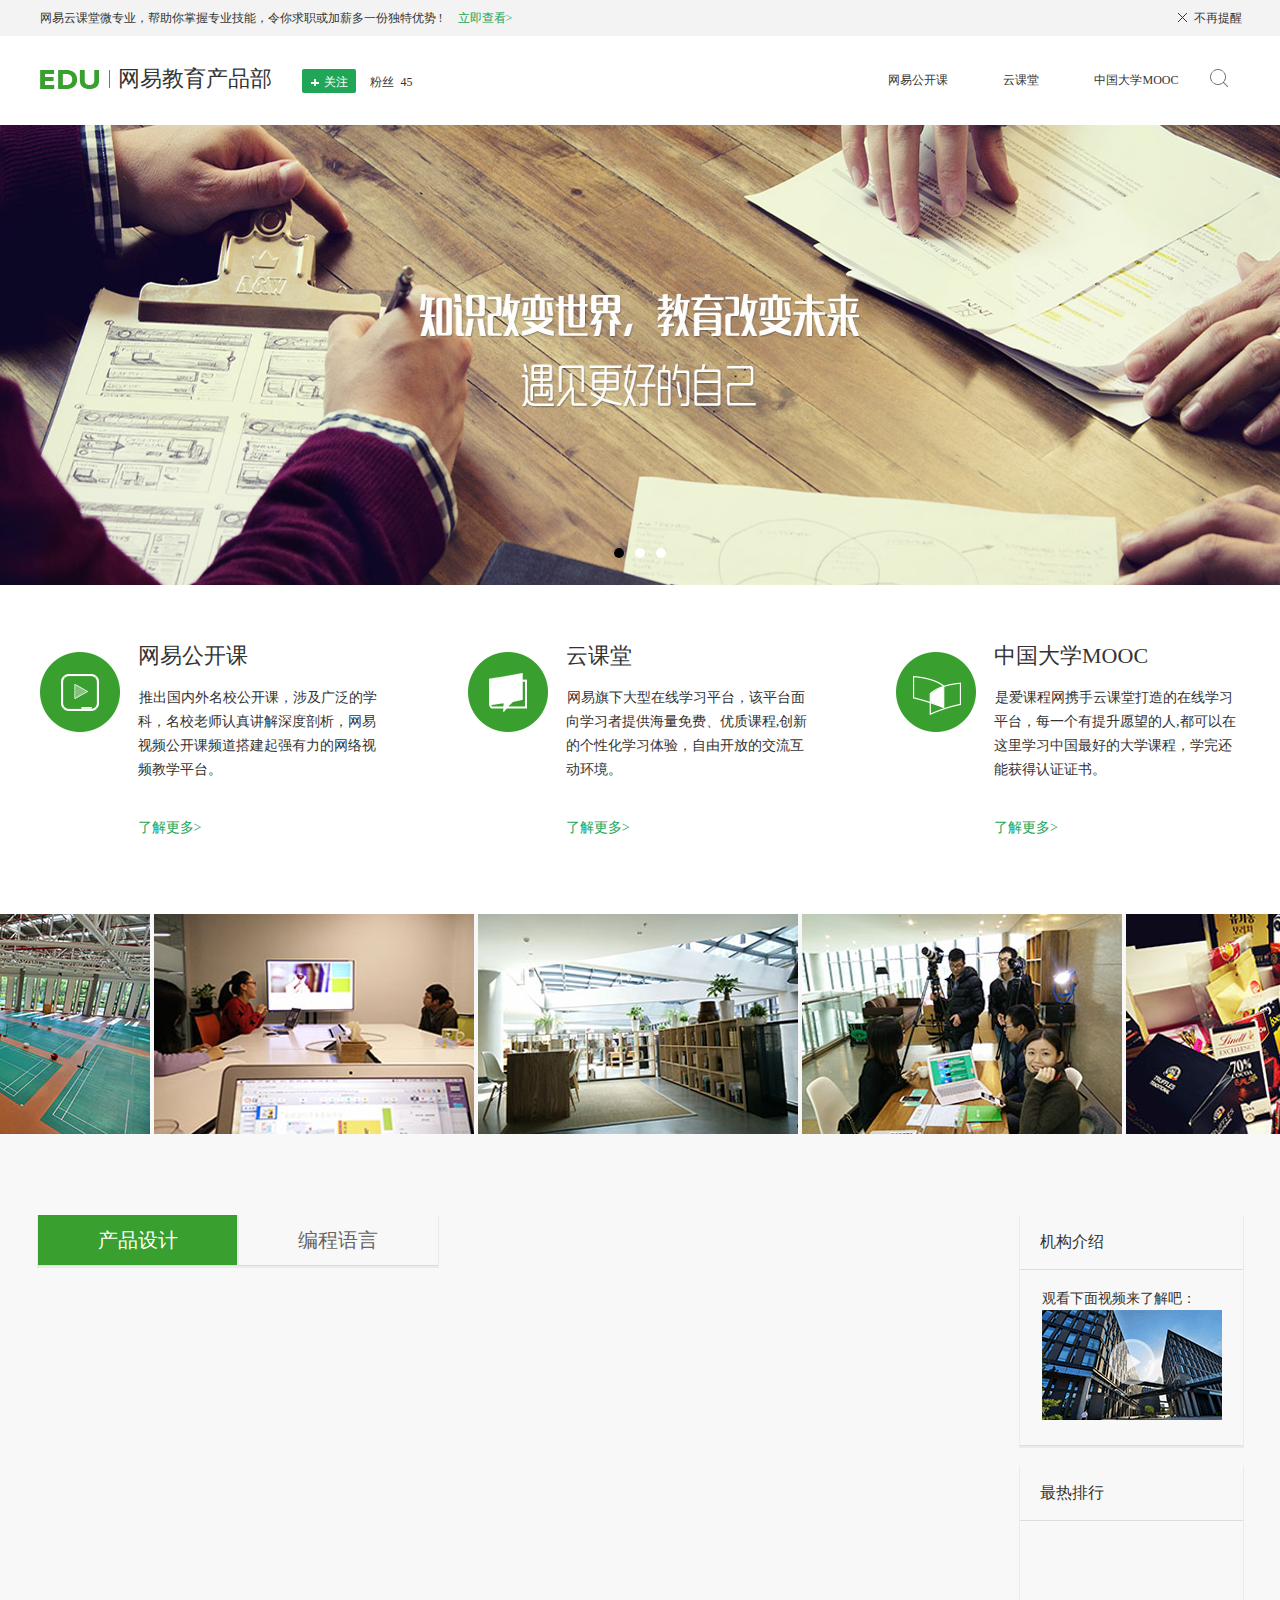
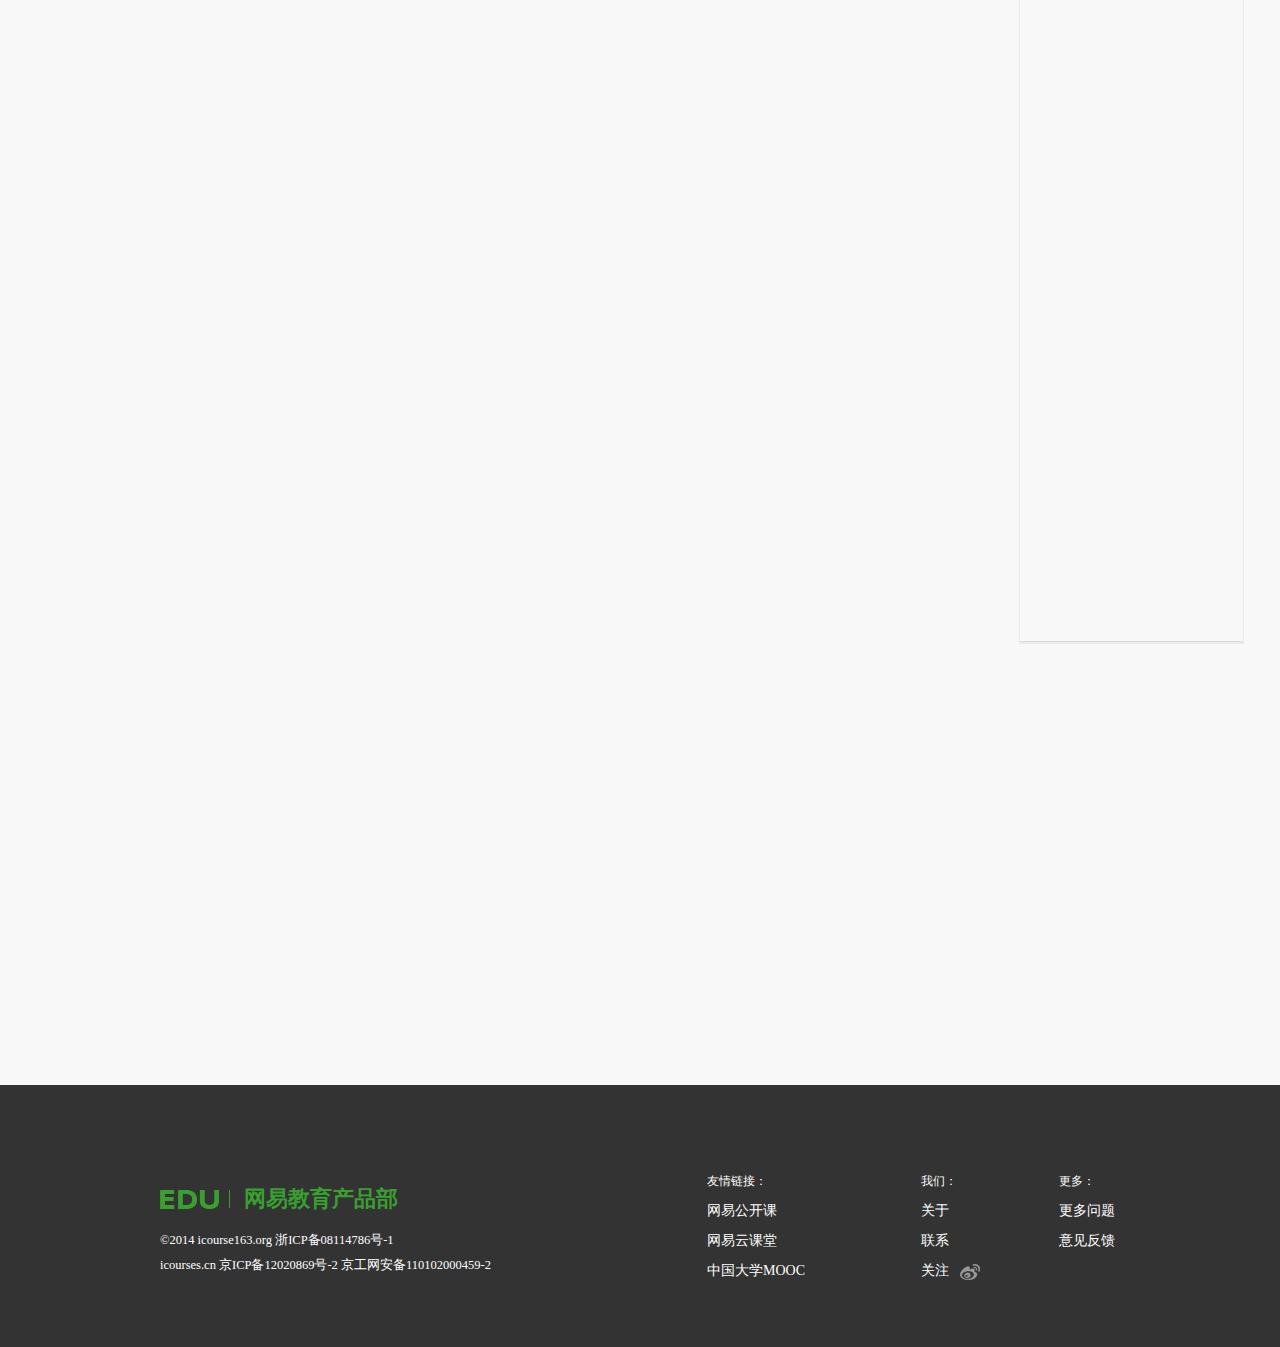
==== index.html @ 08dbb487 "test" ====
<!DOCTYPE html>
<html lang="en">
<head>
    <meta charset="UTF-8">
    <title>网易教育产品</title>
    <link rel="stylesheet" type="text/css" href="css/style.css">
</head>
<body>
    <!-- 顶部通知条 -->
    <div class="g-tips">
        <div class="m-tips f-cb">
            <div class="tips-cl f-fr"><a href="#">不再提醒</a></div>
            <div class="tips-ct f-fl">
                <span>网易云课堂微专业，帮助你掌握专业技能，令你求职或加薪多一份独特优势 !</span>
                <a class="s-fc">立即查看></a>
            </div>
        </div>
    </div>
    <!-- /顶部通知条 -->

    <header>
        <div class="g-hd">
            <!-- 顶部导航 -->
            <div class="m-nav">
                <div class="nav-info f-fl f-tb">
                    <ul>
                        <li class="u-logo"></li>
                        <li class="title">网易教育产品部</li>
                        <li class="concern"><i class="icon"></i>关注</li>
                        <li class="concernd" style="display:none"><i class="icon"></i>已关注<span>|</span><a href="#" class="cancel">取消</a></li>
                        <li class="fans">粉丝<i class="number">45</i></li>
                    </ul>
                </div>

                <div class="nav-link f-fr">
                    <ul>
                        <li><a href="http://open.163.com/" target="_blank">网易公开课</a></li>
                        <li><a href="http://study.163.com/" target="_blank">云课堂</a></li>
                        <li><a href="http://www.icourse163.org/" target="_blank">中国大学MOOC</a></li>
                    </ul>
                    <i class="sch"></i>
                </div>
            </div>
            <!-- /顶部导航 -->

            <!-- 轮播图 -->
            <div class="m-sld">
                <!-- 轮播组件 m-slider 及对应的 指示器 m-cursor-->
            </div>
            <!-- /轮播图 -->
            
            <!-- 内容区产品 -->
            <div class="m-ct">
                <ul class="ct-lst f-tac f-cb">
                    <li>
                        <i class="icon gkk f-fl"></i>
                        <div class="txt f-tal">
                            <h3>网易公开课</h3>
                            <p>推出国内外名校公开课，涉及广泛的学科，名校老师认真讲解深度剖析，网易视频公开课频道搭建起强有力的网络视频教学平台。</p>
                            <div class="u-more"><a class="s-fc" href="http://open.163.com/" target="_blank">了解更多></a></div>
                        </div>
                    </li>

                    <li>
                        <i class="icon ykt f-fl"></i>
                        <div class="txt f-tal">
                            <h3>云课堂</h3>
                            <p>网易旗下大型在线学习平台，该平台面向学习者提供海量免费、优质课程,创新的个性化学习体验，自由开放的交流互动环境。</p>
                            <div class="u-more"><a class="s-fc" href="http://study.163.com/" target="_blank">了解更多></a></div>
                        </div>
                    </li>

                    <li>
                        <i class="icon mooc f-fl"></i>
                        <div class="txt f-tal">
                            <h3>中国大学MOOC</h3>
                            <p>是爱课程网携手云课堂打造的在线学习平台，每一个有提升愿望的人,都可以在这里学习中国最好的大学课程，学完还能获得认证证书。</p>
                            <div class="u-more"><a class="s-fc" href="http://www.icourse163.org/" target="_blank">了解更多></a></div>
                        </div>
                    </li>
                </ul>
            </div>
            <!-- /内容区产品 -->
        </div>
    </header>

    <!-- 课程内容 -->
    <body>
        <div class="g-bd">
            <!-- 图片展示区 -->
            <ul class="g-imglst">
                <li><img src="../img/img1.jpg" alt="图片展示"></li>
                <li><img src="../img/img2.jpg" alt="图片展示"></li>
                <li><img src="../img/img3.jpg" alt="图片展示"></li>
                <li><img src="../img/img4.jpg" alt="图片展示"></li>
                <li><img src="../img/img5.jpg" alt="图片展示"></li>
            </ul>
            <!-- /图片展示区 -->

            
            <div class="g-mbd">
                <!-- 右侧课程介绍及推荐 -->
                <div class="g-sd f-fr">
                    <div class="m-video">
                        <div class="video-tt sdtt f-vam">机构介绍</div>
                        <div class="video-show">观看下面视频来了解吧：
                            <div class="video"><i class="play f-ib"></i></div>
                        </div>
                    </div>
                    <div class="m-top">
                        <div class="top-tt sdtt f-vam">最热排行</div>
                        <div class="top-lst">
                            <!-- 最热排行，数据从服务器端获取 -->
                        </div>
                    </div>
                </div>
                <!-- /右侧课程介绍及推荐 -->

                <!-- 左侧 -->
                <div class="g-mn">
                    <div class="tab">
                        <ul>
                            <li class="sel" value="10">产品设计</li>
                            <li value="20">编程语言</li>
                        </ul>
                    </div>
                    <div class="lst f-cb">
                        <!-- 从后端获取课程数据 -->
                    </div>

                    <!-- 指示器 -->
                    <div class="cursor">
                        <!-- 根据数据动态更新指示器 -->
                    </div>
                    <!-- /指示器 -->
                </div>
                <!-- /左侧课程内容 -->
            </div>
        </div>
    </body>
    <!-- /课程内容 -->

    <!-- 网站信息 -->
    <footer>
        <div class="g-ft">
            <div class="cprt">
                <div class="u-logo">网易教育产品部</div>
                <p class="details">©2014 icourse163.org 浙ICP备08114786号-1<br>
                icourses.cn 京ICP备12020869号-2 京工网安备110102000459-2</p>
            </div>
            <div class="link">
                <div class="friendlink">
                    <p>友情链接：</p>
                    <a href="">网易公开课</a>
                    <a href="">网易云课堂</a>
                    <a href="">中国大学MOOC</a>
                </div>
                <div class="about">
                    <p>我们：</p>
                    <a href="">关于</a>
                    <a href="">联系</a>
                    <a href="">关注<i class="weibo"></i></a>
                </div>
                <div class="more">
                    <p>更多：</p>
                    <a href="">更多问题</a>
                    <a href="">意见反馈</a>
                </div>
            </div>
        </div>
    </footer>
    <!-- /网站信息 -->

    <script src="js/md5.js"></script>
    <script src="js/util.js"></script>
    <script src="js/store.js"></script>
    <script src="modules/form/form.js"></script>
    <script src="modules/modal/modal.js"></script>
    <script src="modules/slider/slider.js"></script>
    <script src="modules/slider/sliderCourse.js"></script>
    <script src="modules/cursor/cursor.js"></script>
    <script src="js/model.js"></script>
    <script src="js/template.js"></script>
    <script src="js/view.js"></script>
    <script src="js/controller.js"></script>
    <script src="js/app.js"></script>
</body>
</html>
---- css/style.css ----
/* 重置 */
html,body,h3,h5,div,ul,li,p,span{margin:0;padding:0;}
header,footer{display:block;}
html,body,img{border:0;}
i{font-style:normal;}
li{list-style:none;}
h3,h5{font-size:100%;}
a{cursor:pointer;}
h3,h5{font-weight:normal;}
a,a:hover{text-decoration:none;color:#333;}
body{font:12px/22px "微软雅黑";color:#333;outline:0;background:#fff;}

/* 功能样式 */
.f-ib{display:inline-block;*display:inline;*zoom:1;}
.f-fl{float:left;}
.f-fr{float:right;}
.f-cb:after,.f-cbli li:after{display:block;clear:both;visibility:hidden;height:0;overflow:hidden;content:".";}
.f-vam{display:table-cell;vertical-align:middle;}
.f-tb{display:table;table-layout:fixed;}
.f-tac{text-align:center;}
.f-tal{text-align:left;}
.f-toe{overflow:hidden;word-wrap:normal;white-space:nowrap;text-overflow:ellipsis;}
.f-dn{display:none;} /* 消失 */

/* 元件 */
.u-participate{display:inline-block;font:9px/10px "微软雅黑";color:#999;}
.u-participate i{display:inline-block;width:10px;height:10px;margin-right:6px;background:url(../img/icon.png) no-repeat;background-position:-252px 0;}
.u-logo{width:72px;background:url(../img/icon1.png) no-repeat;}

/* 皮肤 */
.s-fc,a.s-fc:hover{color:#21a557;}

/* 布局 */
.g-tips,.g-hd,.g-bd,.g-ft{width:100%;min-width:962px;}
.g-tips{position:relative;height:36px;background-color:#f3f3f3;}
.g-hd{height:845px;}
.g-bd{overflow:hidden;background-color:#f8f8f8;}
.g-bd .g-imglst{position:relative;left:50%;height:220px;width:1620px;margin:0 0 81px -814px;}
.g-bd .g-mbd{height:1470px;width:1205px;margin:0 auto;}
.g-bd .g-mbd .g-mn{margin-right:243px;}
.g-bd .g-mbd .g-sd{width:223px;}
.g-ft{height:262px;background-color:#333;color:#fff;}

/* 顶部通知条 */
.g-tips{text-align:center;}
.m-tips{display:inline-block;width:1205px;line-height:36px;}
.m-tips .tips-ct{overflow:hidden;margin:0 2px;}
.m-tips .tips-cl{width:65px;}
.m-tips .tips-ct a{margin-left:12px;}
.m-tips .tips-cl a:before{content:'';display:inline-block;width:10px;height:10px;margin-right:6px;background:url(../img/icon.png) no-repeat;background-position:-252px -30px;}

/* 顶部导航 */

.m-nav{height:56px;margin:33px auto 0 auto;max-width:1205px;}
.m-nav *{display:table-cell;}
.m-nav .nav-info{margin-left:2px;}
.m-nav .nav-info .title{padding:0 30px 0 6px;font:22px/20px "黑体";}
.m-nav .nav-info .concern{width:54px;height:20px;line-height:20px;background-color:#21a557;border-radius:2px;color:#fff;}
.m-nav .nav-info .concern:hover{background-color:#2fb556;cursor:pointer;}
.m-nav .nav-info .concern .icon{display:inline-block;width:8px;height:8px;margin:0 5px 0 9px;background:url(../img/icon.png) no-repeat;background-position:-266px 0;}
.m-nav .nav-info .fans{padding-left:14px;}
.m-nav .nav-info .fans .number{display:inline-block;margin-left:7px;}
/* 已关注效果 */
.m-nav .nav-info .concernd{width:108px;height:22px;color:#000;border:1px solid #efefef;}
.m-nav .nav-info .concernd *{display:inline-block;}
.m-nav .nav-info .concernd .icon{width:11px;height:11px;margin:0 5px;background:url(../img/icon.png) no-repeat;background-position:-265px -30px;}
.m-nav .nav-info .concernd span{margin:0 8px;color:#ccc;}
.m-nav .nav-info .concernd a{color:#999;}
.m-nav .nav-info .concernd a:hover{text-decoration:underline;color:#21a557;}

.m-nav .nav-link{margin-right:15px;}
.m-nav .nav-link li+li{padding-left:55px}
.m-nav .nav-link li:last-child{padding-right:30px;}
.m-nav .nav-link li a:hover{color:#39a030}
.m-nav .nav-link .sch{width:19px;height:19px;background:url(../img/icon.png) no-repeat;background-position:-250px -55px;}
.m-nav .nav-link .sch:hover{background-position:-273px -55px;cursor:pointer;}

/* 内容区产品 */
.m-ct{height:176px;margin:61px auto;max-width:1205px;}
.m-ct .ct-lst{margin-left:-80px;}
.m-ct .ct-lst li{float:left;width:33.33%;padding-left:80px;-moz-box-sizing:border-box;box-sizing:border-box;}
.m-ct .ct-lst .icon{width:80px;height:80px;margin:6px 0 0 2px;background:url(../img/icon.png) no-repeat;padding-bottom:-25px;}
.m-ct .ct-lst .icon.gkk{background-position:-84px 0;}
.m-ct .ct-lst .icon.ykt{background-position:0px 0;}
.m-ct .ct-lst .icon.mooc{background-position:-168px 0;}
.m-ct .ct-lst .txt{font:14px/24px "微软雅黑";margin-left:100px;}
.m-ct .ct-lst .txt h3{font:22px/20px "微软雅黑";margin-bottom:20px;}
.m-ct .ct-lst .txt p{text-indent:1px;}
.m-ct .ct-lst .txt .u-more{margin-top:34px;}
.m-ct .ct-lst .txt .u-more:hover{text-decoration:underline;}

/* 图片展示区 */
.g-imglst li{float:left;padding-left:4px;width:320px;height:220px;}

/* body */
/* 课程内容 */
/* tab */
.g-mbd .g-mn .tab{font:20px/22px "微软雅黑";color:#666;}
.g-mbd .g-mn .tab li{display:table-cell;vertical-align:middle;text-align:center;width:200px;height:50px;border-bottom:1px solid #ddd;box-shadow: 0 1px 0 1px #ecebeb;}
.g-mbd .g-mn .tab li.sel{background-color:#39a030;color:#fff;}
.g-mbd .g-mn .tab li:hover{cursor:pointer;}
/* 课程 */
.g-mbd .g-mn .lst{margin:29px 0 0 -20px;font-size:0;}
.g-mbd .g-mn .lst .m-course{float:left;width:225px;height:228px;margin:0 0 20px 20px;border-bottom:1px solid #ddd;box-shadow:0 1px 0 1px #ecebeb;font:12px/12px "微软雅黑";-moz-box-sizing:border-box;box-sizing:border-box;}
.g-mbd .g-mn .lst .m-course>div,.m-course h5{margin:10px 5px;}
.g-mbd .g-mn .lst .m-course img{height:124px;width:223px;margin-left:1px;}
.g-mbd .g-mn .lst .m-course .course-author a{color:#999;}
.g-mbd .g-mn .lst .m-course .course-author .u-participate{height:18px;padding:2px;margin-top:10px;border:1px solid #ddd;border-radius:2px;-moz-box-sizing:border-box;box-sizing:border-box;}
.g-mbd .g-mn .lst .m-course .course-price{margin:9px 7px;color:#ff3f00;}
.g-mbd .g-mn .lst .m-course h5 a:hover{color:#39a030;}

/* 课程展开（悬停样式） */
.g-mbd .g-mn .lst .m-course:hover .course-wrap{display:block;}
.g-mbd .g-mn .lst .m-course .course-wrap{position:relative;top:-228px;z-index:99;min-height:228px;;width:482px;min-height:240px;margin:-10px -10px;border:1px solid #ddd;border-color:#d0cfd0 #d1d0d0 #c1c0c0 #d4d3d3;box-shadow:-1px 0 1px 2px #e5e4e4;background-color:#fff;font:12px/20px "微软雅黑";-moz-box-sizing:border-box;box-sizing:border-box;}
.g-mbd .g-mn .lst .m-course .course-wrap img{float:left;margin:11px 19px 11px 11px;}
.g-mbd .g-mn .lst .m-course .course-wrap h5{width:210px;margin:13px 0 9px;font:18px/20px "微软雅黑";white-space:pre-wrap;}
.g-mbd .g-mn .lst .m-course .course-wrap .course-info{margin:5px 22px;}
.g-mbd .g-mn .lst .m-course .course-wrap .course-details{display:table;clear:both;min-height:62px;margin:44px 33px 20px 21px;}
.g-mbd .g-mn .lst .m-course .course-wrap .course-details p{display:table-cell;vertical-align:middle;font:14px/24px "微软雅黑";}

/* 侧栏 */
.g-sd>div,.sdtt{width:223px;border-bottom:1px solid #ddd;}
.g-sd .m-video{height:230px;}
.g-sd .m-video,.m-top{box-shadow: 0 1px 0 1px #ecebeb;}
.g-sd .sdtt{height:54px;padding-left:20px;font:16px/22px "微软雅黑";}
.g-sd .video-show{padding:18px 0 0 22px;height:132px;font-size:14px;}
.g-sd .video-show .video{text-align:center;display:table-cell;vertical-align:middle;width:180px;height:110px;margin-top:9px;background-image:url(../img/video.png);}
.g-sd .video-show .play{display:inline-block;width:48px;height:48px;background:url(../img/icon1.png) no-repeat;background-position:0 -23px;}
.g-sd .video-show .video:hover{cursor:pointer;}

/* 底部 */
.g-ft{text-align: center;}
.g-ft *{display:inline-block;vertical-align:middle;text-align:left;color:#fff;}
.g-ft .cprt{width:544px;margin-top:93px;}
.g-ft .cprt .u-logo{width:100%;text-indent:84px;color:#39a030;font:bold 22px/20px "Adobe 黑体";}
.g-ft .cprt .details{margin-top:19px;font:12.5px/25px "微软雅黑";}
.g-ft .link{margin-top:81px;font:14px/30px "微软雅黑";}
.g-ft .link div{vertical-align:top;}
.g-ft .link div *{display:block;}
.g-ft .link p{font-size:12px;}
.g-ft .link .friendlink{width:210px;}
.g-ft .link .about{width:135px;}
.g-ft .link .more{width:61px;}
.g-ft .link .about .weibo{display:inline-block;width:20px;height:16px;margin-left:11px;background:url(../img/icon1.png) no-repeat;background-position:-50px -25px;}
.g-ft .link a:hover{text-decoration:underline;color:#fff;}

/* media */
/* 1205宽度页面布局动态适应 */
@media screen and (max-width:1205px){
    /* 为了显示左右阴影，设置为最小宽度加2px（左右阴影） */
    .g-tips .m-tips,.m-nav,.m-ct,.g-bd .g-mbd{width:962px;}
    .g-hd .m-sld{margin-left:-602px;}
}

/* 登录弹窗 */
.m-modal .modal_mask{position:fixed;top:0;left:0;z-index:99;width:100%;height:100%;background-color:rgba(50,50,50,0.8);}
.m-modal .modal_wrap{position:fixed;top:50%;left:50%;transform:translate(-50%,-50%);-ms-transform:translate(-50%,-50%);z-index:999;width:386px;padding-left:40px;-moz-box-sizing:border-box;box-sizing:border-box;background-color:#fff;font:12px/12px "微软雅黑";}
.m-modal .modal_cancel{position:absolute;top:10px;right:8px;width:10px;height:10px;background:url(../img/icon.png) no-repeat;background-position:-280px -31px;}
.m-modal .modal_cancel:hover{cursor:pointer;}
.m-modal .modal_head{margin-top:20px;font:18px/28px "微软雅黑";}
.m-modal .modal_body{margin-top:20px;margin-bottom:40px;}
.m-modal .modal_body input{width:295px;height:45px;border:1px solid #dfdfdf;box-shadow:1px 1px 0 1px #f1f1f1 inset;font:16px/28px "微软雅黑";text-indent:11px;}
.m-modal .modal_body input+input{margin-top:15px;}
.m-modal .modal_body button{width:293px;height:46px;margin-top:29px;background:url(../img/icon.png) no-repeat;background-position:0 -83px;box-shadow:1px 1px 0 1px #d5e3da;border:none;color:#fff;letter-spacing:3px;font:16px/46px "微软雅黑";}
.m-modal .modal_body .form-tip{display:none;margin-bottom:10px;}
.m-modal .modal_body .form-tip.success{color:#0f0;}
.m-modal .modal_body .form-tip.fail{color:#f00;}

/* 指示器（翻页器） */
.g-mbd{position:relative;}
.g-mbd .m-cursor{position:absolute;right:245px;bottom:120px;font-size:0;}
.g-mbd .m-cursor li{display:inline-block;text-align:center;width:20px;height:20px;margin-left:10px;font:14px/20px "微软雅黑";}
.g-mbd .m-cursor li.prev,.m-cursor li.next{width:30px;background-color:#9dd8b1;color:white;}
.g-mbd .m-cursor li:hover{background-color:#9dd8b1;color:#fff;cursor:pointer;}
.g-mbd .m-cursor li.disabled{background-color:#ccc;}
.g-mbd .m-cursor li.disabled:hover{cursor:default;}
.g-mbd .m-cursor li.cursor.disabled,.m-cursor li.cursor.disabled:hover{background-color:transparent;color:#333;}
.g-mbd .m-cursor li.crt{color:#39a030;}

/* 轮播图  */
.m-sld{position:relative;left:50%;height:460px;width:100%;min-width:1205px;margin-left:-50%;overflow:hidden;}
/* 轮播组件 */
.m-sld .m-slider, .m-slider .slide {width:100%;height:100%;min-width:1205px;}
.m-sld .m-slider .slide {position:absolute;top:0;left:0;}
.m-sld .m-slider .slide.z-active{z-index:1;}
.m-sld .m-slider .slide a:hover{cursor:pointer;}
.m-sld .m-slider .slide img{position:absolute;top:0;left:0;width:100%;height:100%;}

/* 指示器（轮播） */
.m-sld .m-cursor {position:absolute;bottom:20px;left:50%;z-index:10;margin-left:-26px;}
.m-sld .m-cursor li{display:inline-block;height:10px;width:10px;border-radius:6px;background-color:#fff;}
.m-sld .m-cursor li+li {margin-left:11px;}
.m-sld .m-cursor li.crt{background-color:#000;}
.m-sld .m-cursor li:hover{cursor:pointer;}

/* 最热课程（滚动更新） */
.g-sd .m-top{margin-top:20px;}
.top-lst{position:relative;height:680px;padding:20px;font:14px/16.8px "微软雅黑";overflow:hidden;}
.top-lst .m-slider .slide {position:absolute;top:0;left:0;height:50px;}
.top-lst .m-slider .slide div+div{margin-top:20px;}
.top-lst .m-slider .slide img{width:50px;height:50px;margin-right:12px;}
.top-lst .m-slider .slide .txt h5{width:121px;}
.top-lst .m-slider .slide .txt .u-participate{margin-top:13px;}
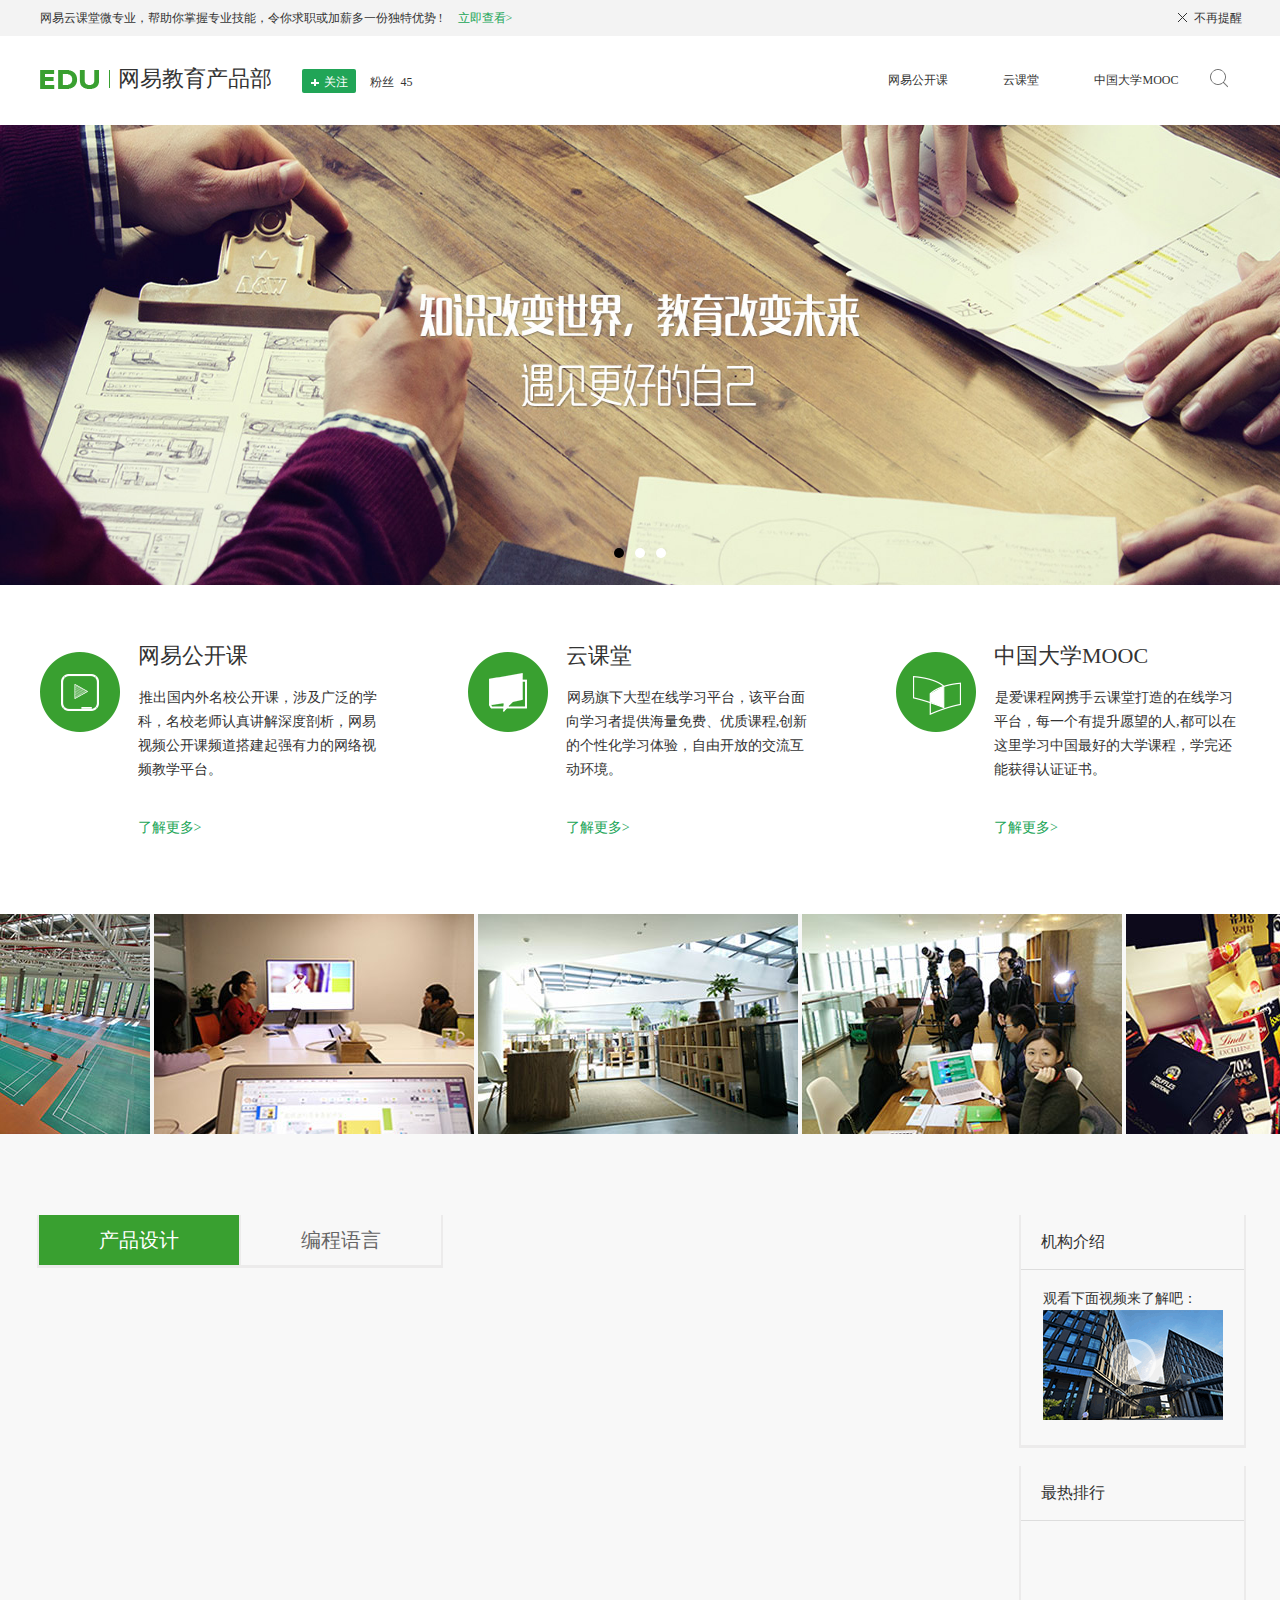
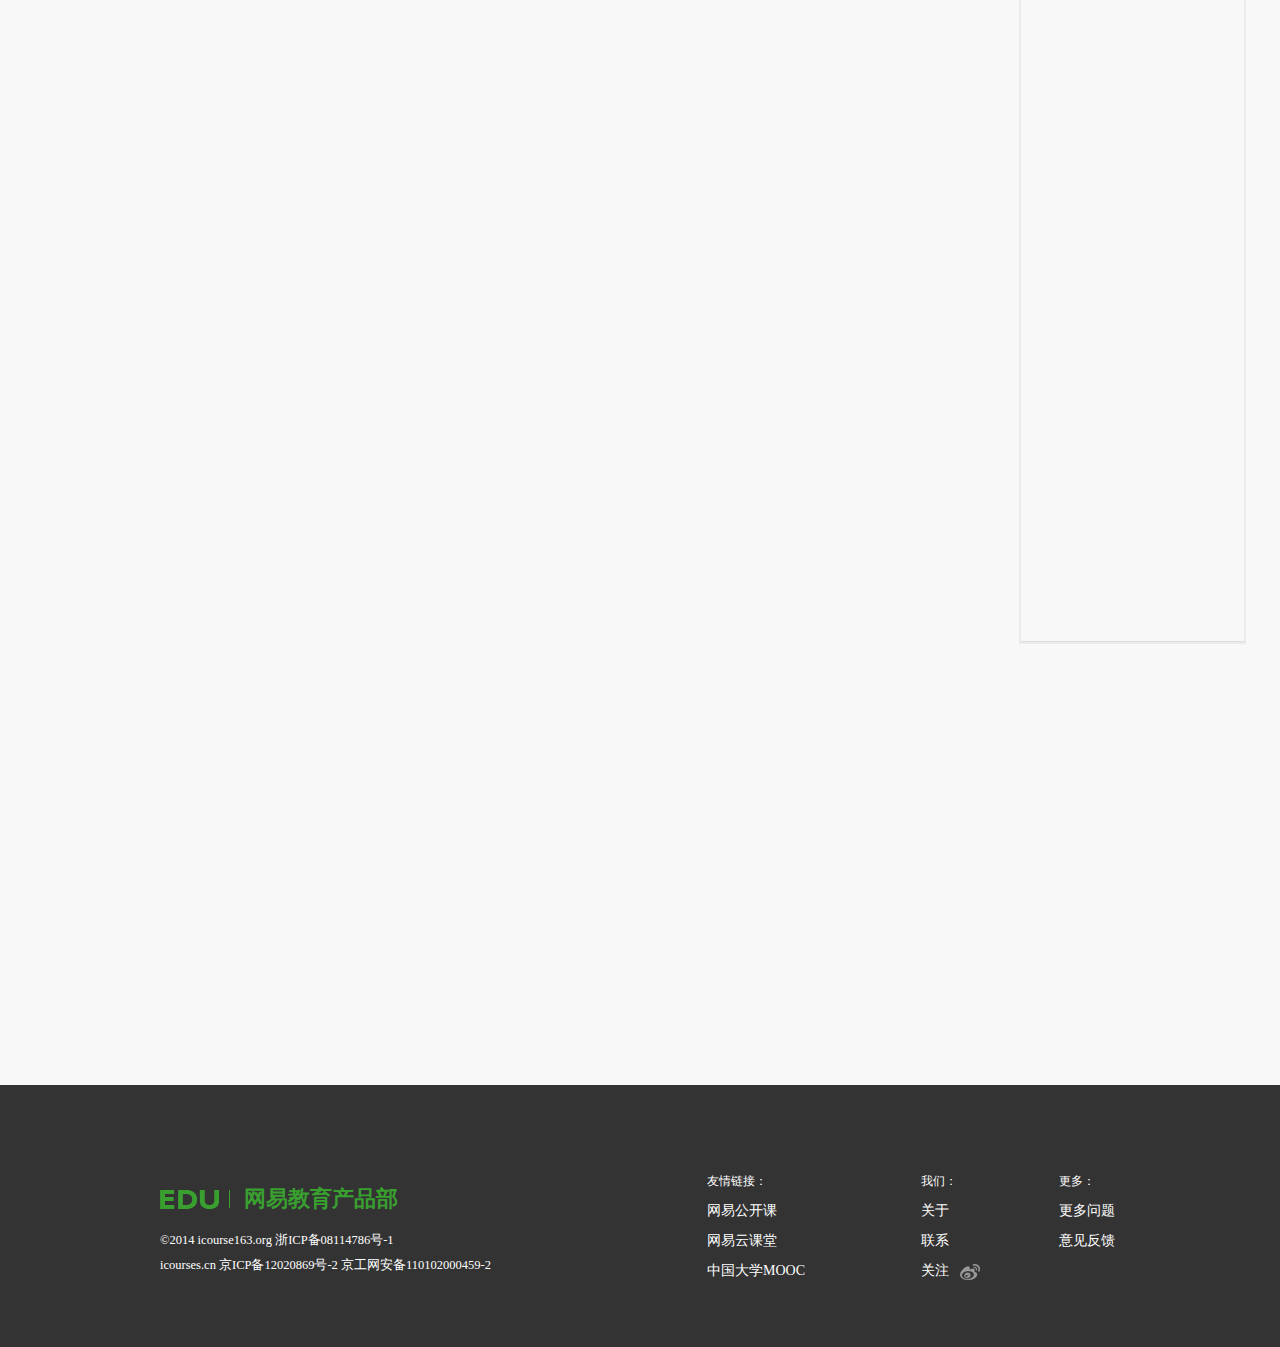
==== commit e30c3a98: "ie" ====
--- a/index.html
+++ b/index.html
@@ -12,7 +12,7 @@
             <div class="tips-cl f-fr"><a href="#">不再提醒</a></div>
             <div class="tips-ct f-fl">
                 <span>网易云课堂微专业，帮助你掌握专业技能，令你求职或加薪多一份独特优势 !</span>
-                <a class="s-fc">立即查看></a>
+                <a class="s-fc" href="http://study.163.com/smartSpec/intro.htm#/smartSpecIntro" target="_blank">立即查看></a>
             </div>
         </div>
     </div>
@@ -36,7 +36,7 @@
                     <ul>
                         <li><a href="http://open.163.com/" target="_blank">网易公开课</a></li>
                         <li><a href="http://study.163.com/" target="_blank">云课堂</a></li>
-                        <li><a href="http://www.icourse163.org/" target="_blank">中国大学MOOC</a></li>
+                        <li class="last"><a href="http://www.icourse163.org/" target="_blank">中国大学MOOC</a></li>
                     </ul>
                     <i class="sch"></i>
                 </div>
@@ -151,9 +151,9 @@
             <div class="link">
                 <div class="friendlink">
                     <p>友情链接：</p>
-                    <a href="">网易公开课</a>
-                    <a href="">网易云课堂</a>
-                    <a href="">中国大学MOOC</a>
+                    <a href="http://open.163.com/">网易公开课</a>
+                    <a href="http://study.163.com/">网易云课堂</a>
+                    <a href="http://www.icourse163.org/">中国大学MOOC</a>
                 </div>
                 <div class="about">
                     <p>我们：</p>
--- a/css/style.css
+++ b/css/style.css
@@ -50,7 +50,6 @@
 .m-tips .tips-cl a:before{content:'';display:inline-block;width:10px;height:10px;margin-right:6px;background:url(../img/icon.png) no-repeat;background-position:-252px -30px;}
 
 /* 顶部导航 */
-
 .m-nav{height:56px;margin:33px auto 0 auto;max-width:1205px;}
 .m-nav *{display:table-cell;}
 .m-nav .nav-info{margin-left:2px;}
@@ -70,9 +69,9 @@
 
 .m-nav .nav-link{margin-right:15px;}
 .m-nav .nav-link li+li{padding-left:55px}
-.m-nav .nav-link li:last-child{padding-right:30px;}
+.m-nav .nav-link li.last{padding-right:30px;}
 .m-nav .nav-link li a:hover{color:#39a030}
-.m-nav .nav-link .sch{width:19px;height:19px;background:url(../img/icon.png) no-repeat;background-position:-250px -55px;}
+.m-nav .nav-link .sch{vertical-align:middle;width:19px;height:19px;background:url(../img/icon.png) no-repeat;background-position:-250px -55px;}
 .m-nav .nav-link .sch:hover{background-position:-273px -55px;cursor:pointer;}
 
 /* 内容区产品 */
@@ -96,7 +95,7 @@
 /* 课程内容 */
 /* tab */
 .g-mbd .g-mn .tab{font:20px/22px "微软雅黑";color:#666;}
-.g-mbd .g-mn .tab li{display:table-cell;vertical-align:middle;text-align:center;width:200px;height:50px;border-bottom:1px solid #ddd;box-shadow: 0 1px 0 1px #ecebeb;}
+.g-mbd .g-mn .tab li{display:table-cell;vertical-align:middle;text-align:center;width:200px;height:50px;border-bottom:1px solid #ddd;border:1px solid #ecebeb;border-top:0;box-shadow: 0 1px 0 1px #ecebeb;}
 .g-mbd .g-mn .tab li.sel{background-color:#39a030;color:#fff;}
 .g-mbd .g-mn .tab li:hover{cursor:pointer;}
 /* 课程 */
@@ -121,7 +120,7 @@
 /* 侧栏 */
 .g-sd>div,.sdtt{width:223px;border-bottom:1px solid #ddd;}
 .g-sd .m-video{height:230px;}
-.g-sd .m-video,.m-top{box-shadow: 0 1px 0 1px #ecebeb;}
+.g-sd .m-video,.m-top{border:1px solid #ecebeb;border-top:0;box-shadow: 0 1px 0 1px #ecebeb;}
 .g-sd .sdtt{height:54px;padding-left:20px;font:16px/22px "微软雅黑";}
 .g-sd .video-show{padding:18px 0 0 22px;height:132px;font-size:14px;}
 .g-sd .video-show .video{text-align:center;display:table-cell;vertical-align:middle;width:180px;height:110px;margin-top:9px;background-image:url(../img/video.png);}
@@ -195,7 +194,7 @@
 
 /* 最热课程（滚动更新） */
 .g-sd .m-top{margin-top:20px;}
-.top-lst{position:relative;height:680px;padding:20px;font:14px/16.8px "微软雅黑";overflow:hidden;}
+.top-lst{position:relative;height:680px;margin:20px;font:14px/16.8px "微软雅黑";overflow:hidden;}
 .top-lst .m-slider .slide {position:absolute;top:0;left:0;height:50px;}
 .top-lst .m-slider .slide div+div{margin-top:20px;}
 .top-lst .m-slider .slide img{width:50px;height:50px;margin-right:12px;}
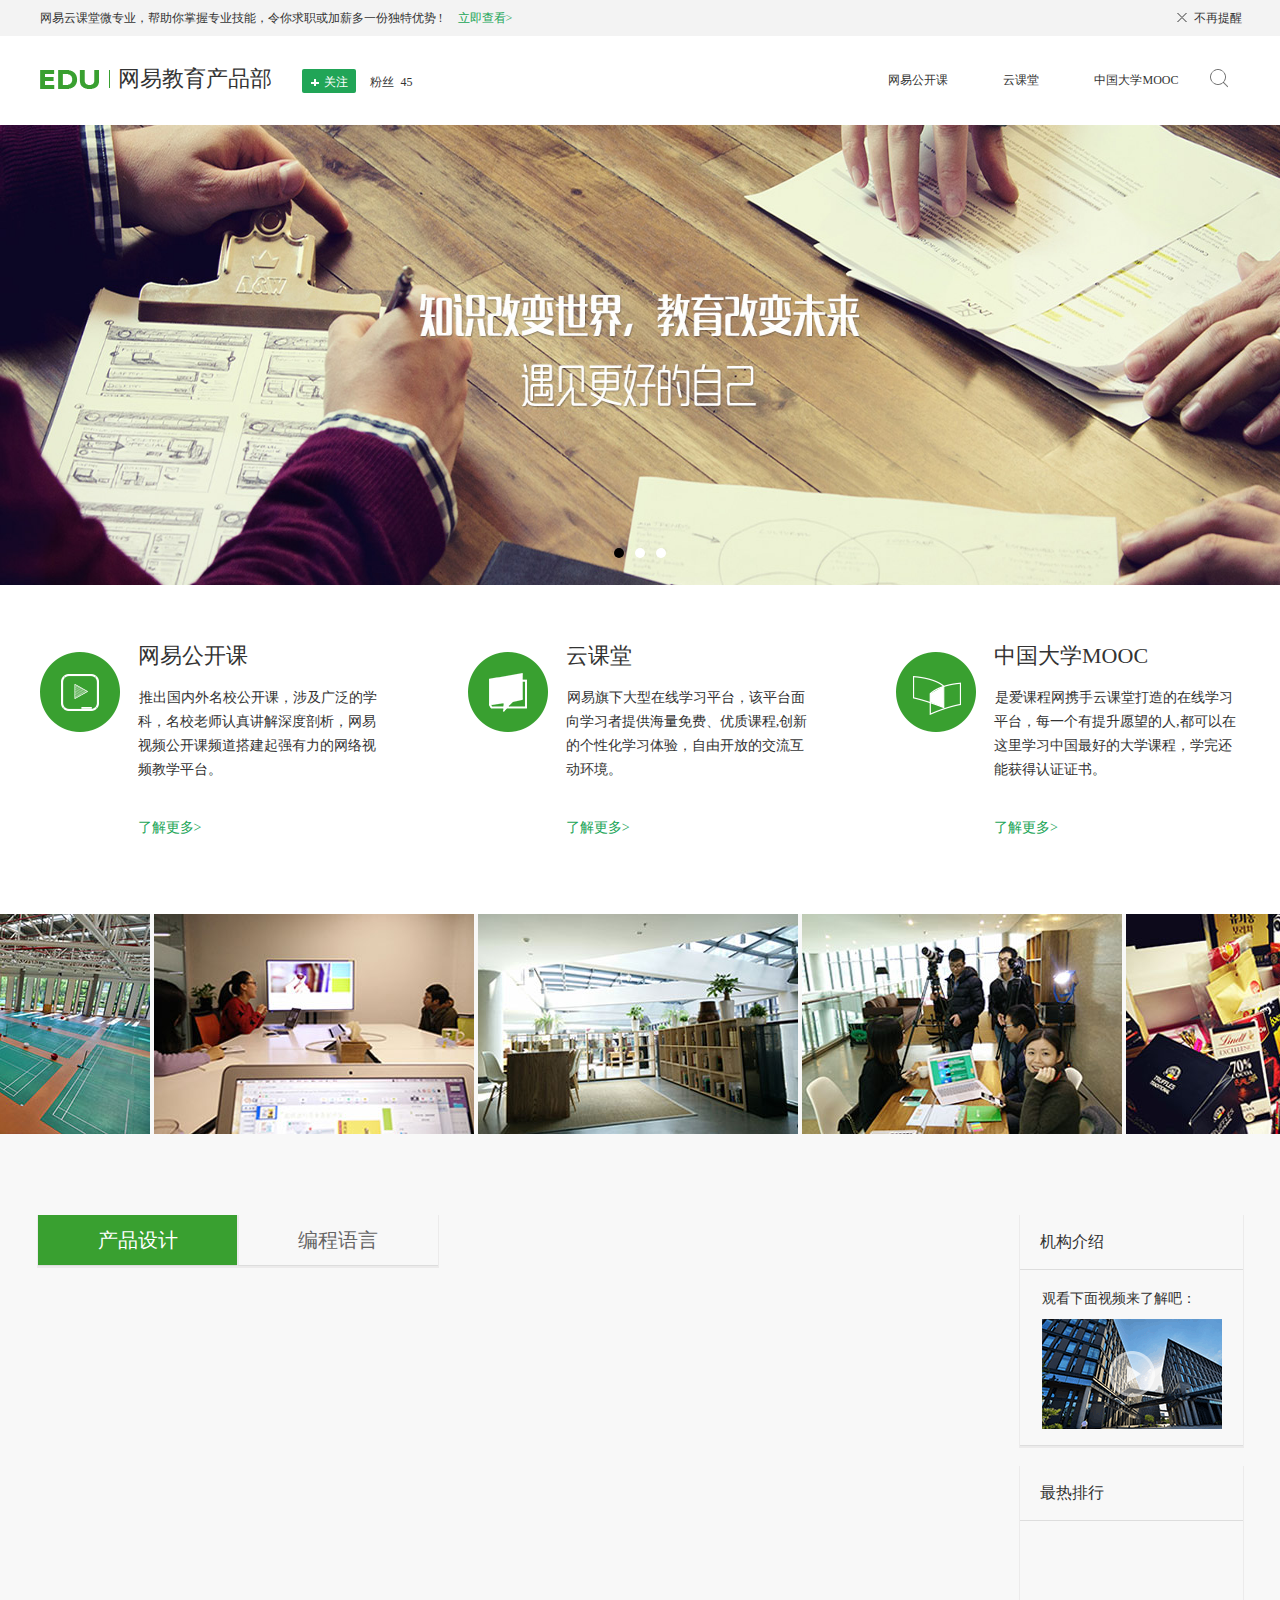
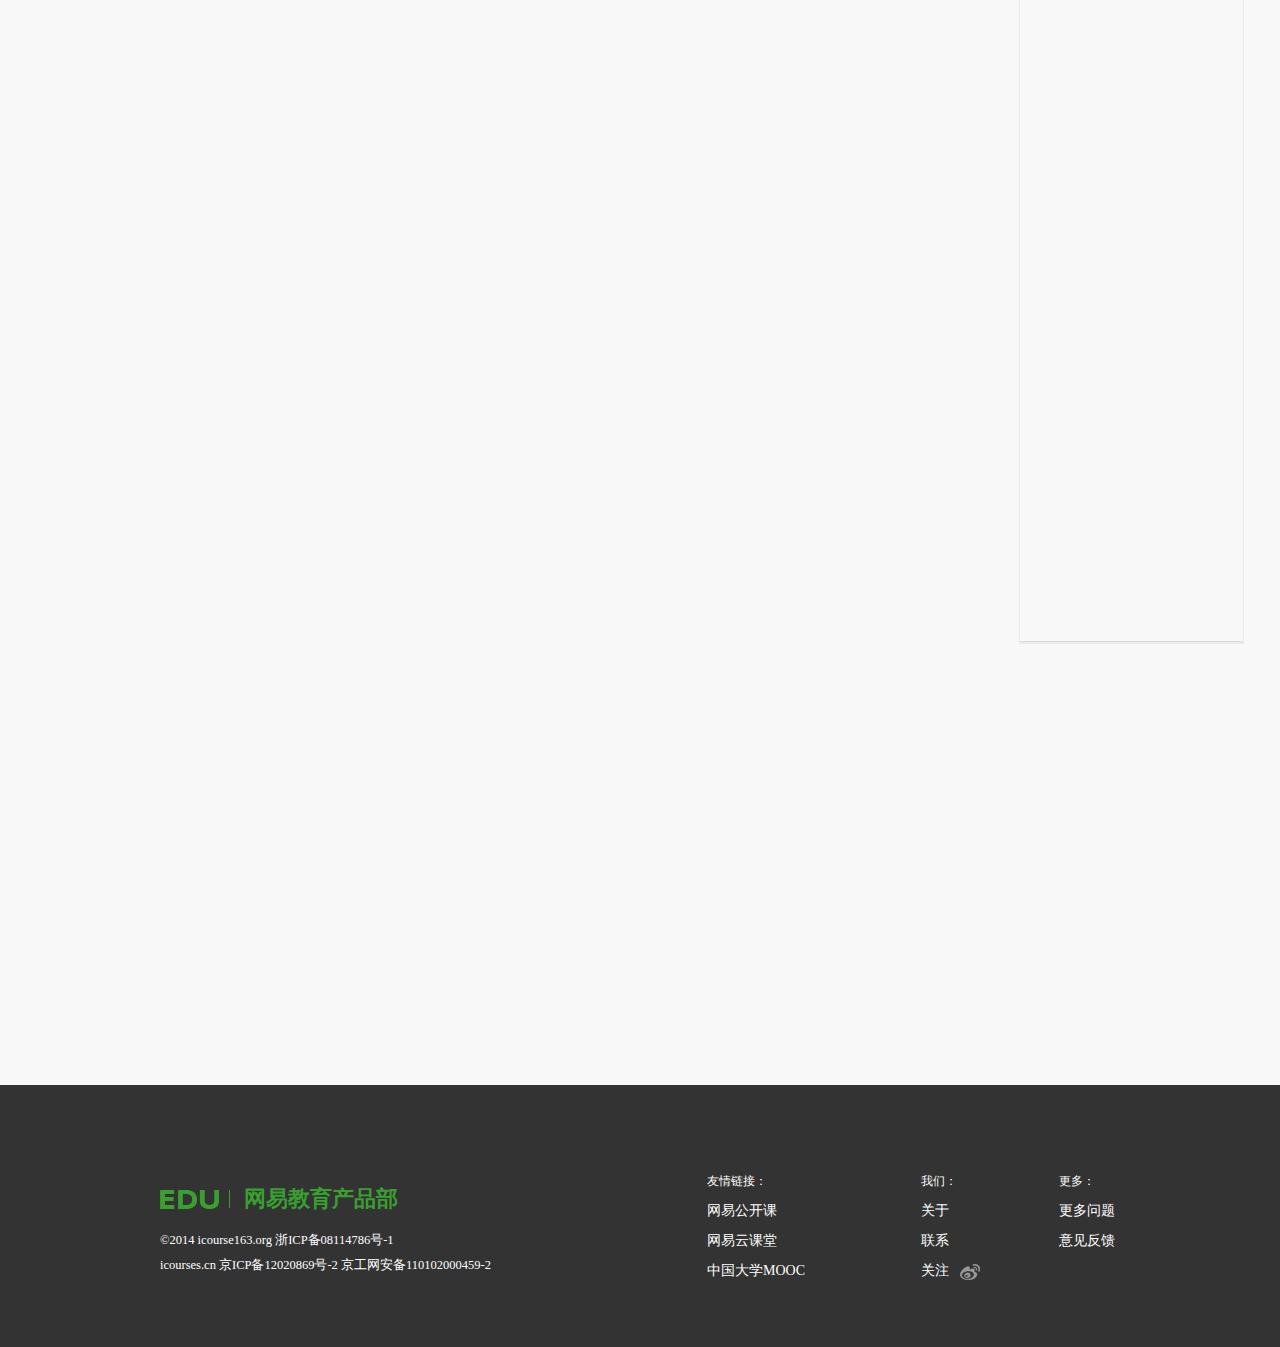
==== commit c073f0b0: "video" ====
--- a/index.html
+++ b/index.html
@@ -8,11 +8,11 @@
 <body>
     <!-- 顶部通知条 -->
     <div class="g-tips">
-        <div class="m-tips f-cb">
+        <div class="m-tips f-cb f-pct">
             <div class="tips-cl f-fr"><a href="#">不再提醒</a></div>
-            <div class="tips-ct f-fl">
+            <div class="tips-ct">
                 <span>网易云课堂微专业，帮助你掌握专业技能，令你求职或加薪多一份独特优势 !</span>
-                <a class="s-fc" href="http://study.163.com/smartSpec/intro.htm#/smartSpecIntro" target="_blank">立即查看></a>
+                <a class="s-fc">立即查看></a>
             </div>
         </div>
     </div>
@@ -36,7 +36,7 @@
                     <ul>
                         <li><a href="http://open.163.com/" target="_blank">网易公开课</a></li>
                         <li><a href="http://study.163.com/" target="_blank">云课堂</a></li>
-                        <li class="last"><a href="http://www.icourse163.org/" target="_blank">中国大学MOOC</a></li>
+                        <li><a href="http://www.icourse163.org/" target="_blank">中国大学MOOC</a></li>
                     </ul>
                     <i class="sch"></i>
                 </div>
@@ -88,7 +88,7 @@
     <body>
         <div class="g-bd">
             <!-- 图片展示区 -->
-            <ul class="g-imglst">
+            <ul class="m-imglst">
                 <li><img src="../img/img1.jpg" alt="图片展示"></li>
                 <li><img src="../img/img2.jpg" alt="图片展示"></li>
                 <li><img src="../img/img3.jpg" alt="图片展示"></li>
@@ -104,7 +104,7 @@
                     <div class="m-video">
                         <div class="video-tt sdtt f-vam">机构介绍</div>
                         <div class="video-show">观看下面视频来了解吧：
-                            <div class="video"><i class="play f-ib"></i></div>
+                            <div class="video"><i class="play f-pct f-ib"></i></div>
                         </div>
                     </div>
                     <div class="m-top">
@@ -151,9 +151,9 @@
             <div class="link">
                 <div class="friendlink">
                     <p>友情链接：</p>
-                    <a href="http://open.163.com/">网易公开课</a>
-                    <a href="http://study.163.com/">网易云课堂</a>
-                    <a href="http://www.icourse163.org/">中国大学MOOC</a>
+                    <a href="">网易公开课</a>
+                    <a href="">网易云课堂</a>
+                    <a href="">中国大学MOOC</a>
                 </div>
                 <div class="about">
                     <p>我们：</p>
@@ -175,6 +175,7 @@
     <script src="js/util.js"></script>
     <script src="js/store.js"></script>
     <script src="modules/form/form.js"></script>
+    <script src="modules/video/video.js"></script>
     <script src="modules/modal/modal.js"></script>
     <script src="modules/slider/slider.js"></script>
     <script src="modules/slider/sliderCourse.js"></script>
--- a/css/style.css
+++ b/css/style.css
@@ -20,6 +20,7 @@
 .f-tac{text-align:center;}
 .f-tal{text-align:left;}
 .f-toe{overflow:hidden;word-wrap:normal;white-space:nowrap;text-overflow:ellipsis;}
+.f-pct{position:absolute;left:50%;top:50%;transform:translate(-50%,-50%);} /* 水平垂直居中 */
 .f-dn{display:none;} /* 消失 */
 
 /* 元件 */
@@ -31,19 +32,17 @@
 .s-fc,a.s-fc:hover{color:#21a557;}
 
 /* 布局 */
-.g-tips,.g-hd,.g-bd,.g-ft{width:100%;min-width:962px;}
+.g-tips,.g-hd,.g-ft{width:100%;}
 .g-tips{position:relative;height:36px;background-color:#f3f3f3;}
 .g-hd{height:845px;}
 .g-bd{overflow:hidden;background-color:#f8f8f8;}
-.g-bd .g-imglst{position:relative;left:50%;height:220px;width:1620px;margin:0 0 81px -814px;}
 .g-bd .g-mbd{height:1470px;width:1205px;margin:0 auto;}
 .g-bd .g-mbd .g-mn{margin-right:243px;}
 .g-bd .g-mbd .g-sd{width:223px;}
 .g-ft{height:262px;background-color:#333;color:#fff;}
 
 /* 顶部通知条 */
-.g-tips{text-align:center;}
-.m-tips{display:inline-block;width:1205px;line-height:36px;}
+.m-tips{width:1205px;}
 .m-tips .tips-ct{overflow:hidden;margin:0 2px;}
 .m-tips .tips-cl{width:65px;}
 .m-tips .tips-ct a{margin-left:12px;}
@@ -69,15 +68,15 @@
 
 .m-nav .nav-link{margin-right:15px;}
 .m-nav .nav-link li+li{padding-left:55px}
-.m-nav .nav-link li.last{padding-right:30px;}
+.m-nav .nav-link li:last-child{padding-right:30px;}
 .m-nav .nav-link li a:hover{color:#39a030}
-.m-nav .nav-link .sch{vertical-align:middle;width:19px;height:19px;background:url(../img/icon.png) no-repeat;background-position:-250px -55px;}
+.m-nav .nav-link .sch{width:19px;height:19px;background:url(../img/icon.png) no-repeat;background-position:-250px -55px;}
 .m-nav .nav-link .sch:hover{background-position:-273px -55px;cursor:pointer;}
 
 /* 内容区产品 */
 .m-ct{height:176px;margin:61px auto;max-width:1205px;}
 .m-ct .ct-lst{margin-left:-80px;}
-.m-ct .ct-lst li{float:left;width:33.33%;padding-left:80px;-moz-box-sizing:border-box;box-sizing:border-box;}
+.m-ct .ct-lst li{float:left;width:33.33%;padding-left:80px;box-sizing:border-box;}
 .m-ct .ct-lst .icon{width:80px;height:80px;margin:6px 0 0 2px;background:url(../img/icon.png) no-repeat;padding-bottom:-25px;}
 .m-ct .ct-lst .icon.gkk{background-position:-84px 0;}
 .m-ct .ct-lst .icon.ykt{background-position:0px 0;}
@@ -89,28 +88,29 @@
 .m-ct .ct-lst .txt .u-more:hover{text-decoration:underline;}
 
 /* 图片展示区 */
-.g-imglst li{float:left;padding-left:4px;width:320px;height:220px;}
+.m-imglst{position:relative;left:50%;transform:translateX(-50%);height:220px;width:1620px;margin:0 0 81px -4px;}
+.m-imglst li{float:left;padding-left:4px;width:320px;}
 
 /* body */
 /* 课程内容 */
 /* tab */
 .g-mbd .g-mn .tab{font:20px/22px "微软雅黑";color:#666;}
-.g-mbd .g-mn .tab li{display:table-cell;vertical-align:middle;text-align:center;width:200px;height:50px;border-bottom:1px solid #ddd;border:1px solid #ecebeb;border-top:0;box-shadow: 0 1px 0 1px #ecebeb;}
+.g-mbd .g-mn .tab li{display:table-cell;vertical-align:middle;text-align:center;width:200px;height:50px;border-bottom:1px solid #ddd;box-shadow: 0 1px 0 1px #ecebeb;}
 .g-mbd .g-mn .tab li.sel{background-color:#39a030;color:#fff;}
 .g-mbd .g-mn .tab li:hover{cursor:pointer;}
 /* 课程 */
 .g-mbd .g-mn .lst{margin:29px 0 0 -20px;font-size:0;}
-.g-mbd .g-mn .lst .m-course{float:left;width:225px;height:228px;margin:0 0 20px 20px;border-bottom:1px solid #ddd;box-shadow:0 1px 0 1px #ecebeb;font:12px/12px "微软雅黑";-moz-box-sizing:border-box;box-sizing:border-box;}
+.g-mbd .g-mn .lst .m-course{float:left;width:225px;height:228px;margin:0 0 20px 20px;border-bottom:1px solid #ddd;box-shadow:0 1px 0 1px #ecebeb;font:12px/12px "微软雅黑";box-sizing:border-box;}
 .g-mbd .g-mn .lst .m-course>div,.m-course h5{margin:10px 5px;}
 .g-mbd .g-mn .lst .m-course img{height:124px;width:223px;margin-left:1px;}
 .g-mbd .g-mn .lst .m-course .course-author a{color:#999;}
-.g-mbd .g-mn .lst .m-course .course-author .u-participate{height:18px;padding:2px;margin-top:10px;border:1px solid #ddd;border-radius:2px;-moz-box-sizing:border-box;box-sizing:border-box;}
+.g-mbd .g-mn .lst .m-course .course-author .u-participate{height:18px;padding:2px;margin-top:10px;border:1px solid #ddd;border-radius:2px;box-sizing:border-box;}
 .g-mbd .g-mn .lst .m-course .course-price{margin:9px 7px;color:#ff3f00;}
 .g-mbd .g-mn .lst .m-course h5 a:hover{color:#39a030;}
 
 /* 课程展开（悬停样式） */
 .g-mbd .g-mn .lst .m-course:hover .course-wrap{display:block;}
-.g-mbd .g-mn .lst .m-course .course-wrap{position:relative;top:-228px;z-index:99;min-height:228px;;width:482px;min-height:240px;margin:-10px -10px;border:1px solid #ddd;border-color:#d0cfd0 #d1d0d0 #c1c0c0 #d4d3d3;box-shadow:-1px 0 1px 2px #e5e4e4;background-color:#fff;font:12px/20px "微软雅黑";-moz-box-sizing:border-box;box-sizing:border-box;}
+.g-mbd .g-mn .lst .m-course .course-wrap{position:relative;top:-228px;z-index:99;min-height:228px;;width:482px;min-height:240px;margin:-10px -10px;border:1px solid #ddd;border-color:#d0cfd0 #d1d0d0 #c1c0c0 #d4d3d3;box-shadow:-1px 0 1px 2px #e5e4e4;background-color:#fff;font:12px/20px "微软雅黑";box-sizing:border-box;}
 .g-mbd .g-mn .lst .m-course .course-wrap img{float:left;margin:11px 19px 11px 11px;}
 .g-mbd .g-mn .lst .m-course .course-wrap h5{width:210px;margin:13px 0 9px;font:18px/20px "微软雅黑";white-space:pre-wrap;}
 .g-mbd .g-mn .lst .m-course .course-wrap .course-info{margin:5px 22px;}
@@ -120,11 +120,11 @@
 /* 侧栏 */
 .g-sd>div,.sdtt{width:223px;border-bottom:1px solid #ddd;}
 .g-sd .m-video{height:230px;}
-.g-sd .m-video,.m-top{border:1px solid #ecebeb;border-top:0;box-shadow: 0 1px 0 1px #ecebeb;}
+.g-sd .m-video,.m-top{box-shadow: 0 1px 0 1px #ecebeb;}
 .g-sd .sdtt{height:54px;padding-left:20px;font:16px/22px "微软雅黑";}
 .g-sd .video-show{padding:18px 0 0 22px;height:132px;font-size:14px;}
-.g-sd .video-show .video{text-align:center;display:table-cell;vertical-align:middle;width:180px;height:110px;margin-top:9px;background-image:url(../img/video.png);}
-.g-sd .video-show .play{display:inline-block;width:48px;height:48px;background:url(../img/icon1.png) no-repeat;background-position:0 -23px;}
+.g-sd .video-show .video{position:relative;width:180px;height:110px;margin-top:9px;background-image:url(../img/video.png);}
+.g-sd .video-show .play{width:48px;height:48px;background:url(../img/icon1.png) no-repeat;background-position:0 -23px;}
 .g-sd .video-show .video:hover{cursor:pointer;}
 
 /* 底部 */
@@ -146,14 +146,15 @@
 /* media */
 /* 1205宽度页面布局动态适应 */
 @media screen and (max-width:1205px){
-    /* 为了显示左右阴影，设置为最小宽度加2px（左右阴影） */
+	/* 为了显示左右阴影，设置为最小宽度加2px（左右阴影） */
+	.g-hd,.g-bd,.g-tips{min-width:962px;}
     .g-tips .m-tips,.m-nav,.m-ct,.g-bd .g-mbd{width:962px;}
-    .g-hd .m-sld{margin-left:-602px;}
+    .g-ft{min-width:962px;}
 }
 
 /* 登录弹窗 */
 .m-modal .modal_mask{position:fixed;top:0;left:0;z-index:99;width:100%;height:100%;background-color:rgba(50,50,50,0.8);}
-.m-modal .modal_wrap{position:fixed;top:50%;left:50%;transform:translate(-50%,-50%);-ms-transform:translate(-50%,-50%);z-index:999;width:386px;padding-left:40px;-moz-box-sizing:border-box;box-sizing:border-box;background-color:#fff;font:12px/12px "微软雅黑";}
+.m-modal .modal_wrap{position:fixed;top:50%;left:50%;transform:translate(-50%,-50%);z-index:999;min-width:386px;padding-left:40px;box-sizing:border-box;background-color:#fff;font:12px/12px "微软雅黑";}
 .m-modal .modal_cancel{position:absolute;top:10px;right:8px;width:10px;height:10px;background:url(../img/icon.png) no-repeat;background-position:-280px -31px;}
 .m-modal .modal_cancel:hover{cursor:pointer;}
 .m-modal .modal_head{margin-top:20px;font:18px/28px "微软雅黑";}
@@ -177,16 +178,16 @@
 .g-mbd .m-cursor li.crt{color:#39a030;}
 
 /* 轮播图  */
-.m-sld{position:relative;left:50%;height:460px;width:100%;min-width:1205px;margin-left:-50%;overflow:hidden;}
+.m-sld{position:relative;left:50%;transform:translateX(-50%);height:460px;width:100%;overflow:hidden;}
 /* 轮播组件 */
 .m-sld .m-slider, .m-slider .slide {width:100%;height:100%;min-width:1205px;}
 .m-sld .m-slider .slide {position:absolute;top:0;left:0;}
-.m-sld .m-slider .slide.z-active{z-index:1;}
+.m-sld .m-slider .slide.z-active{z-index:99;}
 .m-sld .m-slider .slide a:hover{cursor:pointer;}
 .m-sld .m-slider .slide img{position:absolute;top:0;left:0;width:100%;height:100%;}
 
 /* 指示器（轮播） */
-.m-sld .m-cursor {position:absolute;bottom:20px;left:50%;z-index:10;margin-left:-26px;}
+.m-sld .m-cursor {position:absolute;bottom:20px;left:50%;z-index:999;transform:translateX(-50%);}
 .m-sld .m-cursor li{display:inline-block;height:10px;width:10px;border-radius:6px;background-color:#fff;}
 .m-sld .m-cursor li+li {margin-left:11px;}
 .m-sld .m-cursor li.crt{background-color:#000;}
@@ -194,7 +195,7 @@
 
 /* 最热课程（滚动更新） */
 .g-sd .m-top{margin-top:20px;}
-.top-lst{position:relative;height:680px;margin:20px;font:14px/16.8px "微软雅黑";overflow:hidden;}
+.top-lst{position:relative;height:680px;padding:20px;font:14px/16.8px "微软雅黑";overflow:hidden;}
 .top-lst .m-slider .slide {position:absolute;top:0;left:0;height:50px;}
 .top-lst .m-slider .slide div+div{margin-top:20px;}
 .top-lst .m-slider .slide img{width:50px;height:50px;margin-right:12px;}
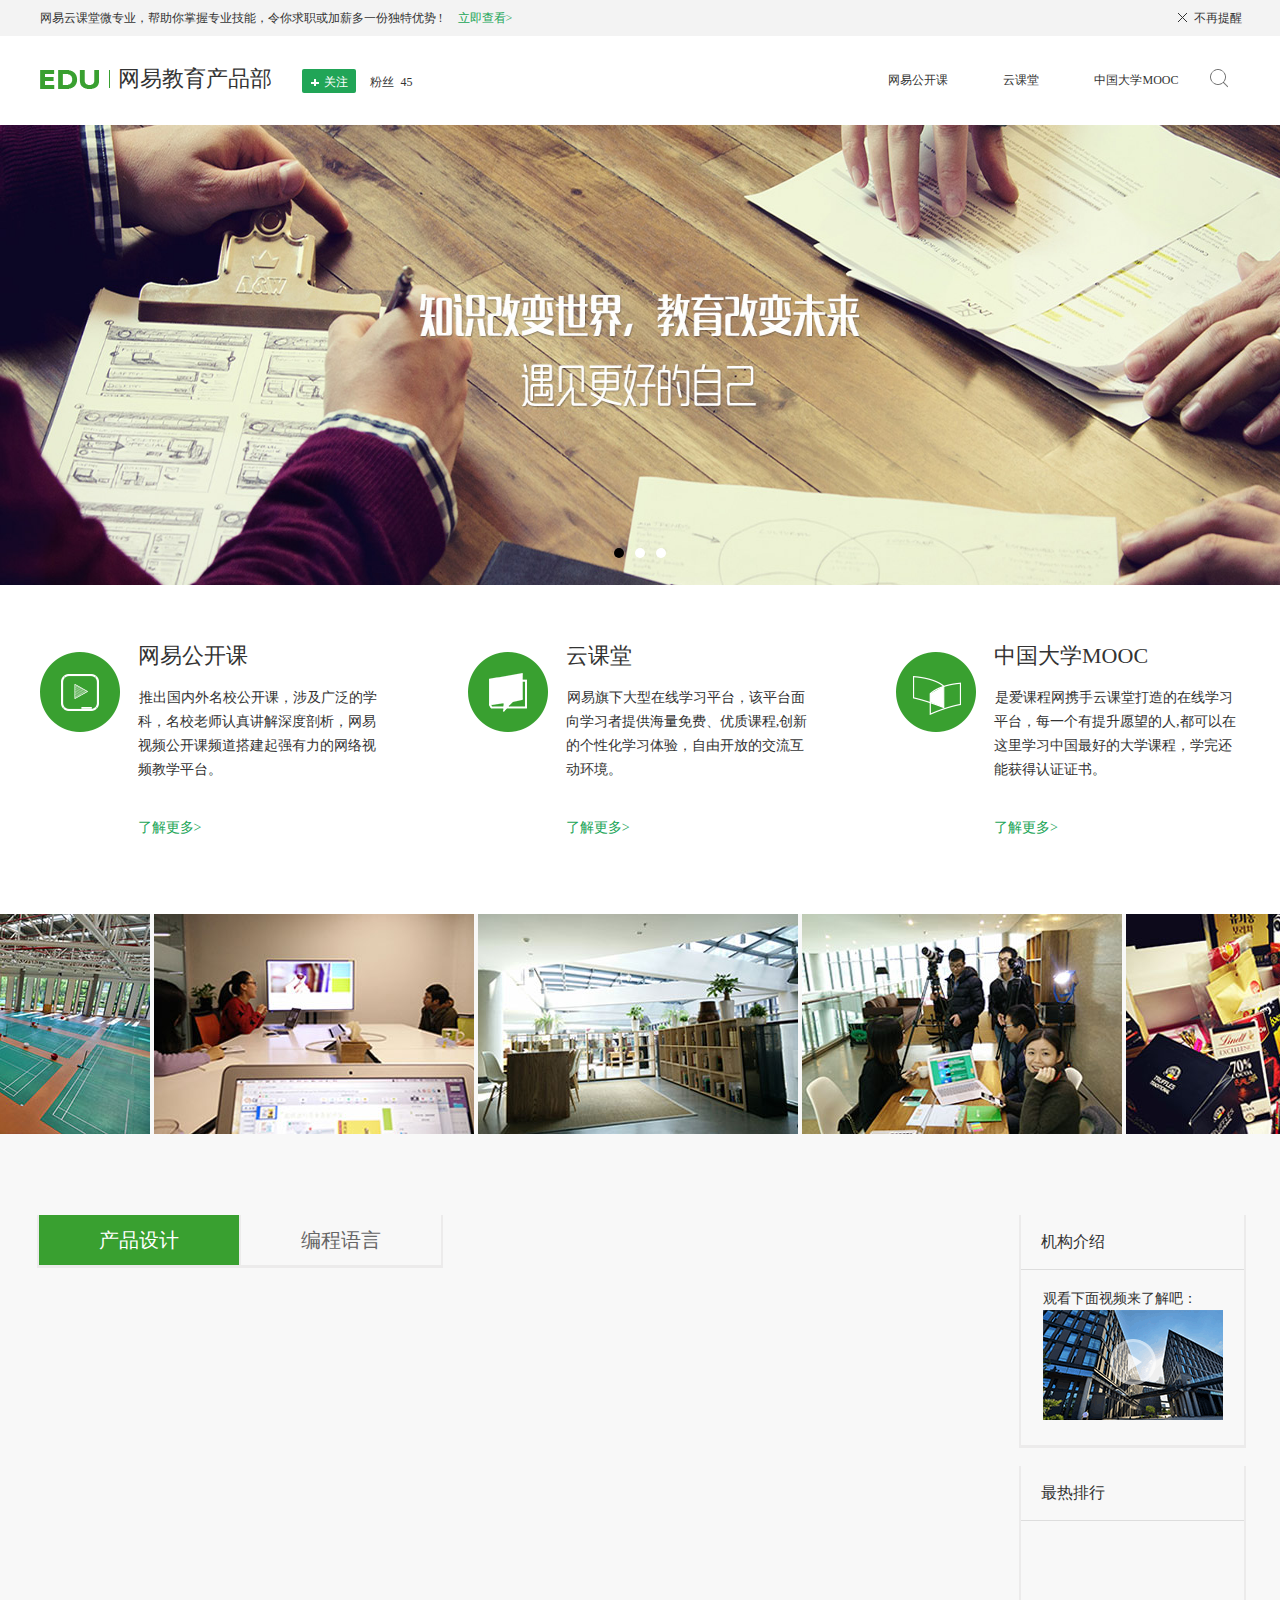
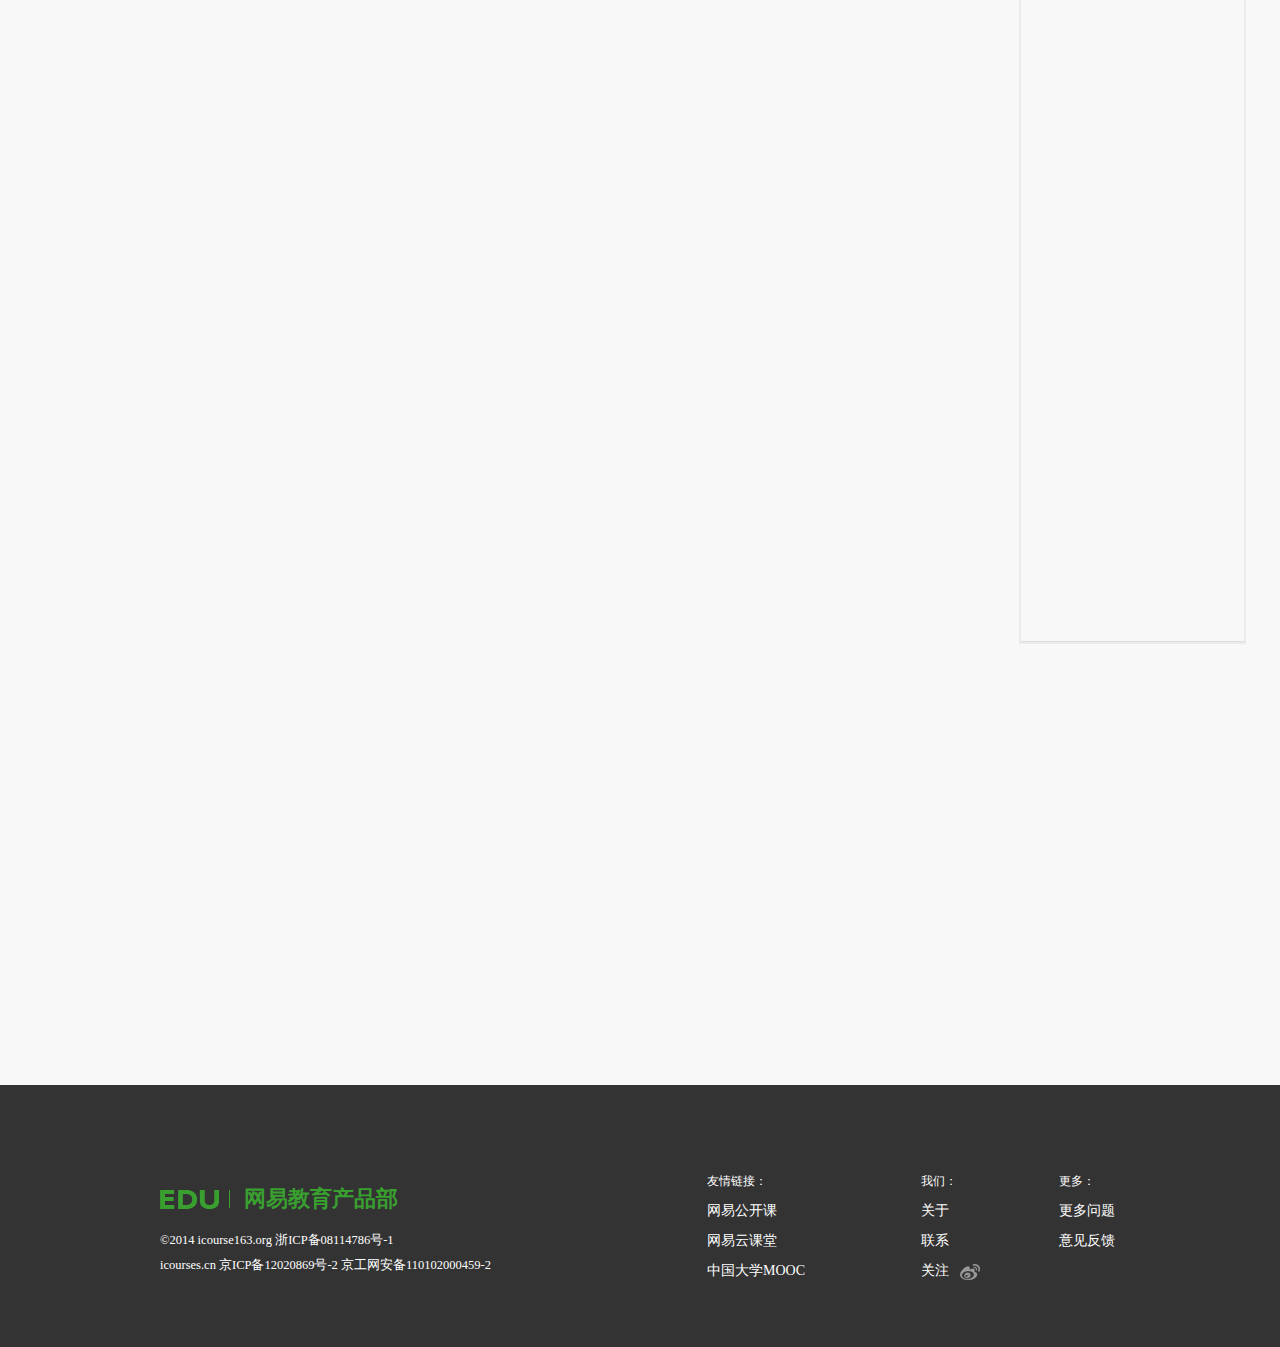
==== commit 5a8cd1b0: "video" ====
--- a/index.html
+++ b/index.html
@@ -8,11 +8,11 @@
 <body>
     <!-- 顶部通知条 -->
     <div class="g-tips">
-        <div class="m-tips f-cb f-pct">
+        <div class="m-tips f-cb">
             <div class="tips-cl f-fr"><a href="#">不再提醒</a></div>
-            <div class="tips-ct">
+            <div class="tips-ct f-fl">
                 <span>网易云课堂微专业，帮助你掌握专业技能，令你求职或加薪多一份独特优势 !</span>
-                <a class="s-fc">立即查看></a>
+                <a class="s-fc" href="http://study.163.com/smartSpec/intro.htm#/smartSpecIntro" target="_blank">立即查看></a>
             </div>
         </div>
     </div>
@@ -36,7 +36,7 @@
                     <ul>
                         <li><a href="http://open.163.com/" target="_blank">网易公开课</a></li>
                         <li><a href="http://study.163.com/" target="_blank">云课堂</a></li>
-                        <li><a href="http://www.icourse163.org/" target="_blank">中国大学MOOC</a></li>
+                        <li class="last"><a href="http://www.icourse163.org/" target="_blank">中国大学MOOC</a></li>
                     </ul>
                     <i class="sch"></i>
                 </div>
@@ -88,7 +88,7 @@
     <body>
         <div class="g-bd">
             <!-- 图片展示区 -->
-            <ul class="m-imglst">
+            <ul class="g-imglst">
                 <li><img src="../img/img1.jpg" alt="图片展示"></li>
                 <li><img src="../img/img2.jpg" alt="图片展示"></li>
                 <li><img src="../img/img3.jpg" alt="图片展示"></li>
@@ -104,7 +104,7 @@
                     <div class="m-video">
                         <div class="video-tt sdtt f-vam">机构介绍</div>
                         <div class="video-show">观看下面视频来了解吧：
-                            <div class="video"><i class="play f-pct f-ib"></i></div>
+                            <div class="video"><i class="play f-ib"></i></div>
                         </div>
                     </div>
                     <div class="m-top">
@@ -151,9 +151,9 @@
             <div class="link">
                 <div class="friendlink">
                     <p>友情链接：</p>
-                    <a href="">网易公开课</a>
-                    <a href="">网易云课堂</a>
-                    <a href="">中国大学MOOC</a>
+                    <a href="http://open.163.com/">网易公开课</a>
+                    <a href="http://study.163.com/">网易云课堂</a>
+                    <a href="http://www.icourse163.org/">中国大学MOOC</a>
                 </div>
                 <div class="about">
                     <p>我们：</p>
--- a/css/style.css
+++ b/css/style.css
@@ -20,7 +20,6 @@
 .f-tac{text-align:center;}
 .f-tal{text-align:left;}
 .f-toe{overflow:hidden;word-wrap:normal;white-space:nowrap;text-overflow:ellipsis;}
-.f-pct{position:absolute;left:50%;top:50%;transform:translate(-50%,-50%);} /* 水平垂直居中 */
 .f-dn{display:none;} /* 消失 */
 
 /* 元件 */
@@ -32,17 +31,19 @@
 .s-fc,a.s-fc:hover{color:#21a557;}
 
 /* 布局 */
-.g-tips,.g-hd,.g-ft{width:100%;}
+.g-tips,.g-hd,.g-bd,.g-ft{width:100%;min-width:962px;}
 .g-tips{position:relative;height:36px;background-color:#f3f3f3;}
 .g-hd{height:845px;}
 .g-bd{overflow:hidden;background-color:#f8f8f8;}
+.g-bd .g-imglst{position:relative;left:50%;height:220px;width:1620px;margin:0 0 81px -814px;}
 .g-bd .g-mbd{height:1470px;width:1205px;margin:0 auto;}
 .g-bd .g-mbd .g-mn{margin-right:243px;}
 .g-bd .g-mbd .g-sd{width:223px;}
 .g-ft{height:262px;background-color:#333;color:#fff;}
 
 /* 顶部通知条 */
-.m-tips{width:1205px;}
+.g-tips{text-align:center;}
+.m-tips{display:inline-block;width:1205px;line-height:36px;}
 .m-tips .tips-ct{overflow:hidden;margin:0 2px;}
 .m-tips .tips-cl{width:65px;}
 .m-tips .tips-ct a{margin-left:12px;}
@@ -68,15 +69,15 @@
 
 .m-nav .nav-link{margin-right:15px;}
 .m-nav .nav-link li+li{padding-left:55px}
-.m-nav .nav-link li:last-child{padding-right:30px;}
+.m-nav .nav-link li.last{padding-right:30px;}
 .m-nav .nav-link li a:hover{color:#39a030}
-.m-nav .nav-link .sch{width:19px;height:19px;background:url(../img/icon.png) no-repeat;background-position:-250px -55px;}
+.m-nav .nav-link .sch{vertical-align:middle;width:19px;height:19px;background:url(../img/icon.png) no-repeat;background-position:-250px -55px;}
 .m-nav .nav-link .sch:hover{background-position:-273px -55px;cursor:pointer;}
 
 /* 内容区产品 */
 .m-ct{height:176px;margin:61px auto;max-width:1205px;}
 .m-ct .ct-lst{margin-left:-80px;}
-.m-ct .ct-lst li{float:left;width:33.33%;padding-left:80px;box-sizing:border-box;}
+.m-ct .ct-lst li{float:left;width:33.33%;padding-left:80px;-moz-box-sizing:border-box;box-sizing:border-box;}
 .m-ct .ct-lst .icon{width:80px;height:80px;margin:6px 0 0 2px;background:url(../img/icon.png) no-repeat;padding-bottom:-25px;}
 .m-ct .ct-lst .icon.gkk{background-position:-84px 0;}
 .m-ct .ct-lst .icon.ykt{background-position:0px 0;}
@@ -88,29 +89,28 @@
 .m-ct .ct-lst .txt .u-more:hover{text-decoration:underline;}
 
 /* 图片展示区 */
-.m-imglst{position:relative;left:50%;transform:translateX(-50%);height:220px;width:1620px;margin:0 0 81px -4px;}
-.m-imglst li{float:left;padding-left:4px;width:320px;}
+.g-imglst li{float:left;padding-left:4px;width:320px;height:220px;}
 
 /* body */
 /* 课程内容 */
 /* tab */
 .g-mbd .g-mn .tab{font:20px/22px "微软雅黑";color:#666;}
-.g-mbd .g-mn .tab li{display:table-cell;vertical-align:middle;text-align:center;width:200px;height:50px;border-bottom:1px solid #ddd;box-shadow: 0 1px 0 1px #ecebeb;}
+.g-mbd .g-mn .tab li{display:table-cell;vertical-align:middle;text-align:center;width:200px;height:50px;border-bottom:1px solid #ddd;border:1px solid #ecebeb;border-top:0;box-shadow: 0 1px 0 1px #ecebeb;}
 .g-mbd .g-mn .tab li.sel{background-color:#39a030;color:#fff;}
 .g-mbd .g-mn .tab li:hover{cursor:pointer;}
 /* 课程 */
 .g-mbd .g-mn .lst{margin:29px 0 0 -20px;font-size:0;}
-.g-mbd .g-mn .lst .m-course{float:left;width:225px;height:228px;margin:0 0 20px 20px;border-bottom:1px solid #ddd;box-shadow:0 1px 0 1px #ecebeb;font:12px/12px "微软雅黑";box-sizing:border-box;}
+.g-mbd .g-mn .lst .m-course{float:left;width:225px;height:228px;margin:0 0 20px 20px;border-bottom:1px solid #ddd;box-shadow:0 1px 0 1px #ecebeb;font:12px/12px "微软雅黑";-moz-box-sizing:border-box;box-sizing:border-box;}
 .g-mbd .g-mn .lst .m-course>div,.m-course h5{margin:10px 5px;}
 .g-mbd .g-mn .lst .m-course img{height:124px;width:223px;margin-left:1px;}
 .g-mbd .g-mn .lst .m-course .course-author a{color:#999;}
-.g-mbd .g-mn .lst .m-course .course-author .u-participate{height:18px;padding:2px;margin-top:10px;border:1px solid #ddd;border-radius:2px;box-sizing:border-box;}
+.g-mbd .g-mn .lst .m-course .course-author .u-participate{height:18px;padding:2px;margin-top:10px;border:1px solid #ddd;border-radius:2px;-moz-box-sizing:border-box;box-sizing:border-box;}
 .g-mbd .g-mn .lst .m-course .course-price{margin:9px 7px;color:#ff3f00;}
 .g-mbd .g-mn .lst .m-course h5 a:hover{color:#39a030;}
 
 /* 课程展开（悬停样式） */
 .g-mbd .g-mn .lst .m-course:hover .course-wrap{display:block;}
-.g-mbd .g-mn .lst .m-course .course-wrap{position:relative;top:-228px;z-index:99;min-height:228px;;width:482px;min-height:240px;margin:-10px -10px;border:1px solid #ddd;border-color:#d0cfd0 #d1d0d0 #c1c0c0 #d4d3d3;box-shadow:-1px 0 1px 2px #e5e4e4;background-color:#fff;font:12px/20px "微软雅黑";box-sizing:border-box;}
+.g-mbd .g-mn .lst .m-course .course-wrap{position:relative;top:-228px;z-index:99;min-height:228px;;width:482px;min-height:240px;margin:-10px -10px;border:1px solid #ddd;border-color:#d0cfd0 #d1d0d0 #c1c0c0 #d4d3d3;box-shadow:-1px 0 1px 2px #e5e4e4;background-color:#fff;font:12px/20px "微软雅黑";-moz-box-sizing:border-box;box-sizing:border-box;}
 .g-mbd .g-mn .lst .m-course .course-wrap img{float:left;margin:11px 19px 11px 11px;}
 .g-mbd .g-mn .lst .m-course .course-wrap h5{width:210px;margin:13px 0 9px;font:18px/20px "微软雅黑";white-space:pre-wrap;}
 .g-mbd .g-mn .lst .m-course .course-wrap .course-info{margin:5px 22px;}
@@ -120,11 +120,11 @@
 /* 侧栏 */
 .g-sd>div,.sdtt{width:223px;border-bottom:1px solid #ddd;}
 .g-sd .m-video{height:230px;}
-.g-sd .m-video,.m-top{box-shadow: 0 1px 0 1px #ecebeb;}
+.g-sd .m-video,.m-top{border:1px solid #ecebeb;border-top:0;box-shadow: 0 1px 0 1px #ecebeb;}
 .g-sd .sdtt{height:54px;padding-left:20px;font:16px/22px "微软雅黑";}
 .g-sd .video-show{padding:18px 0 0 22px;height:132px;font-size:14px;}
-.g-sd .video-show .video{position:relative;width:180px;height:110px;margin-top:9px;background-image:url(../img/video.png);}
-.g-sd .video-show .play{width:48px;height:48px;background:url(../img/icon1.png) no-repeat;background-position:0 -23px;}
+.g-sd .video-show .video{text-align:center;display:table-cell;vertical-align:middle;width:180px;height:110px;margin-top:9px;background-image:url(../img/video.png);}
+.g-sd .video-show .play{display:inline-block;width:48px;height:48px;background:url(../img/icon1.png) no-repeat;background-position:0 -23px;}
 .g-sd .video-show .video:hover{cursor:pointer;}
 
 /* 底部 */
@@ -146,15 +146,18 @@
 /* media */
 /* 1205宽度页面布局动态适应 */
 @media screen and (max-width:1205px){
-	/* 为了显示左右阴影，设置为最小宽度加2px（左右阴影） */
-	.g-hd,.g-bd,.g-tips{min-width:962px;}
+    /* 为了显示左右阴影，设置为最小宽度加2px（左右阴影） */
     .g-tips .m-tips,.m-nav,.m-ct,.g-bd .g-mbd{width:962px;}
-    .g-ft{min-width:962px;}
+    .g-hd .m-sld{margin-left:-602px;}
 }
 
 /* 登录弹窗 */
 .m-modal .modal_mask{position:fixed;top:0;left:0;z-index:99;width:100%;height:100%;background-color:rgba(50,50,50,0.8);}
+<<<<<<< HEAD
 .m-modal .modal_wrap{position:fixed;top:50%;left:50%;transform:translate(-50%,-50%);z-index:999;min-width:386px;padding-left:40px;box-sizing:border-box;background-color:#fff;font:12px/12px "微软雅黑";}
+=======
+.m-modal .modal_wrap{position:fixed;top:50%;left:50%;transform:translate(-50%,-50%);-ms-transform:translate(-50%,-50%);z-index:999;width:386px;padding-left:40px;-moz-box-sizing:border-box;box-sizing:border-box;background-color:#fff;font:12px/12px "微软雅黑";}
+>>>>>>> refs/remotes/origin/master
 .m-modal .modal_cancel{position:absolute;top:10px;right:8px;width:10px;height:10px;background:url(../img/icon.png) no-repeat;background-position:-280px -31px;}
 .m-modal .modal_cancel:hover{cursor:pointer;}
 .m-modal .modal_head{margin-top:20px;font:18px/28px "微软雅黑";}
@@ -178,16 +181,16 @@
 .g-mbd .m-cursor li.crt{color:#39a030;}
 
 /* 轮播图  */
-.m-sld{position:relative;left:50%;transform:translateX(-50%);height:460px;width:100%;overflow:hidden;}
+.m-sld{position:relative;left:50%;height:460px;width:100%;min-width:1205px;margin-left:-50%;overflow:hidden;}
 /* 轮播组件 */
 .m-sld .m-slider, .m-slider .slide {width:100%;height:100%;min-width:1205px;}
 .m-sld .m-slider .slide {position:absolute;top:0;left:0;}
-.m-sld .m-slider .slide.z-active{z-index:99;}
+.m-sld .m-slider .slide.z-active{z-index:1;}
 .m-sld .m-slider .slide a:hover{cursor:pointer;}
 .m-sld .m-slider .slide img{position:absolute;top:0;left:0;width:100%;height:100%;}
 
 /* 指示器（轮播） */
-.m-sld .m-cursor {position:absolute;bottom:20px;left:50%;z-index:999;transform:translateX(-50%);}
+.m-sld .m-cursor {position:absolute;bottom:20px;left:50%;z-index:10;margin-left:-26px;}
 .m-sld .m-cursor li{display:inline-block;height:10px;width:10px;border-radius:6px;background-color:#fff;}
 .m-sld .m-cursor li+li {margin-left:11px;}
 .m-sld .m-cursor li.crt{background-color:#000;}
@@ -195,7 +198,7 @@
 
 /* 最热课程（滚动更新） */
 .g-sd .m-top{margin-top:20px;}
-.top-lst{position:relative;height:680px;padding:20px;font:14px/16.8px "微软雅黑";overflow:hidden;}
+.top-lst{position:relative;height:680px;margin:20px;font:14px/16.8px "微软雅黑";overflow:hidden;}
 .top-lst .m-slider .slide {position:absolute;top:0;left:0;height:50px;}
 .top-lst .m-slider .slide div+div{margin-top:20px;}
 .top-lst .m-slider .slide img{width:50px;height:50px;margin-right:12px;}
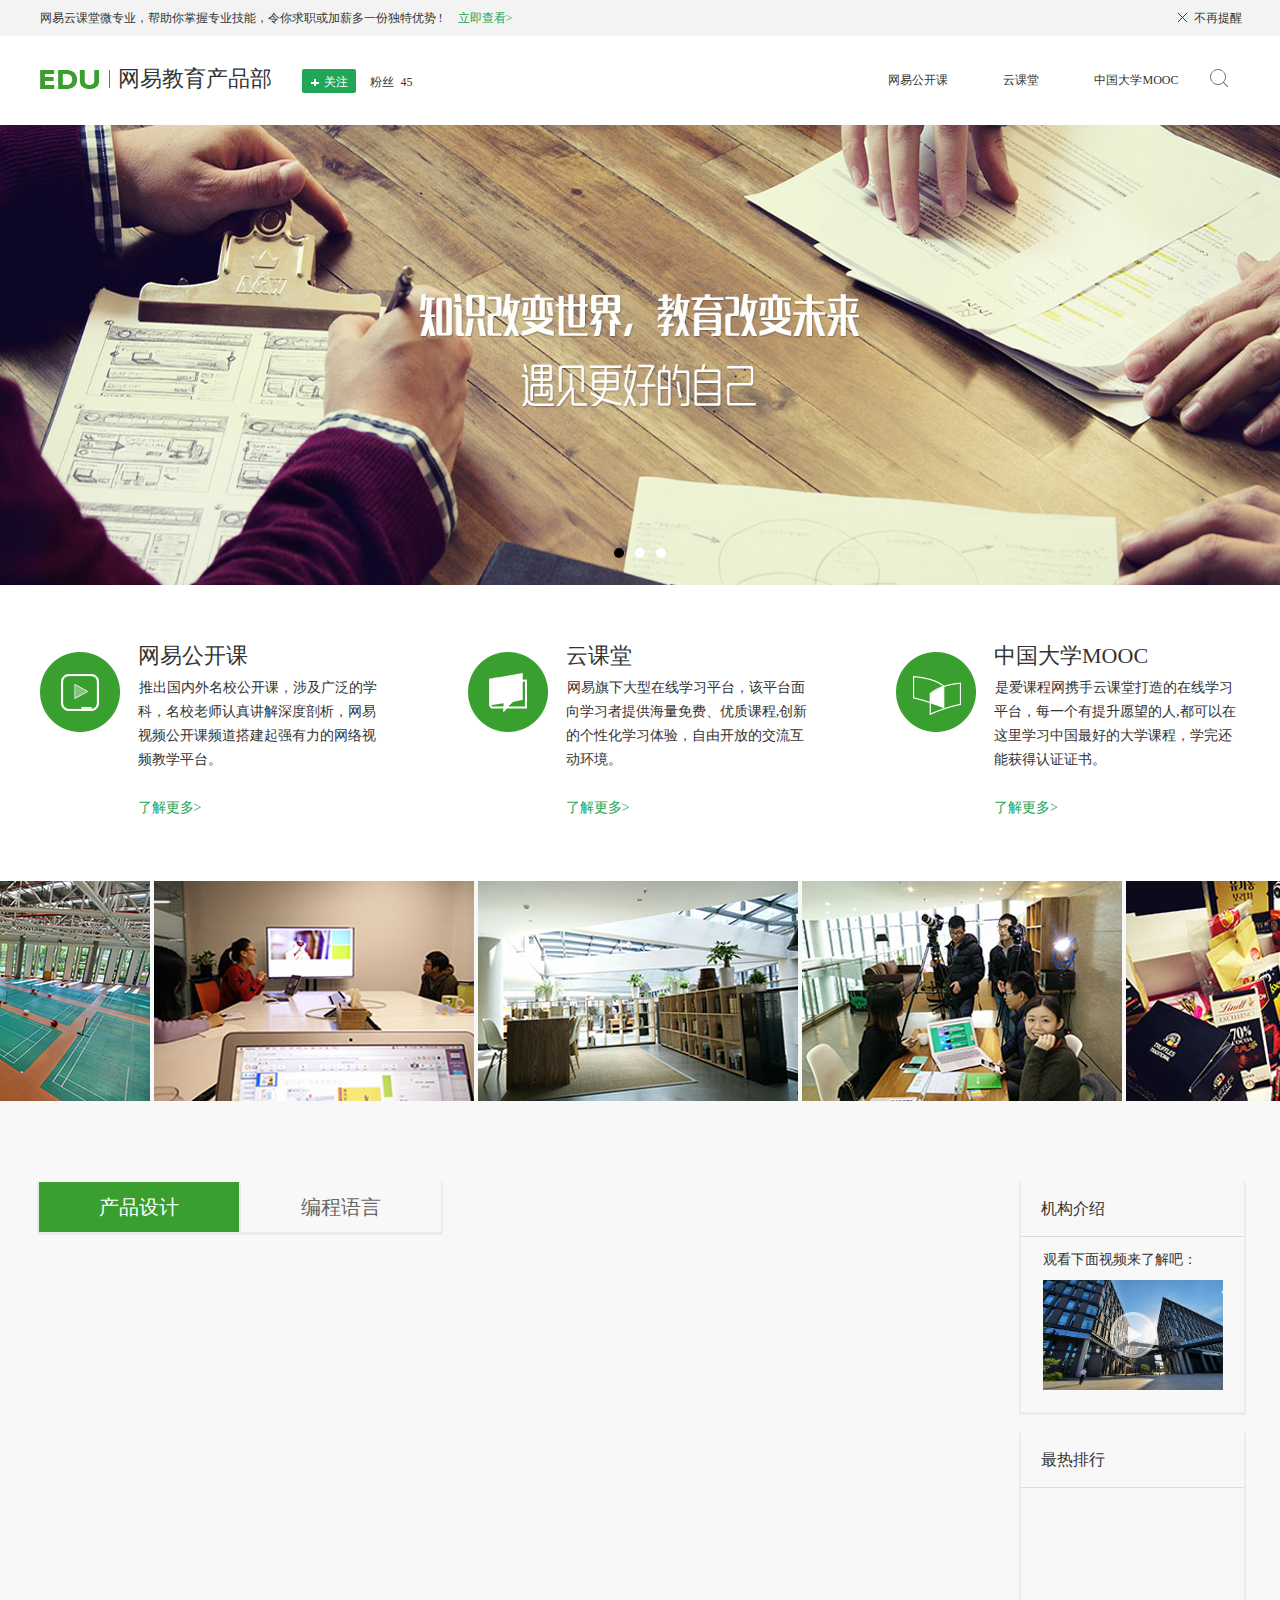
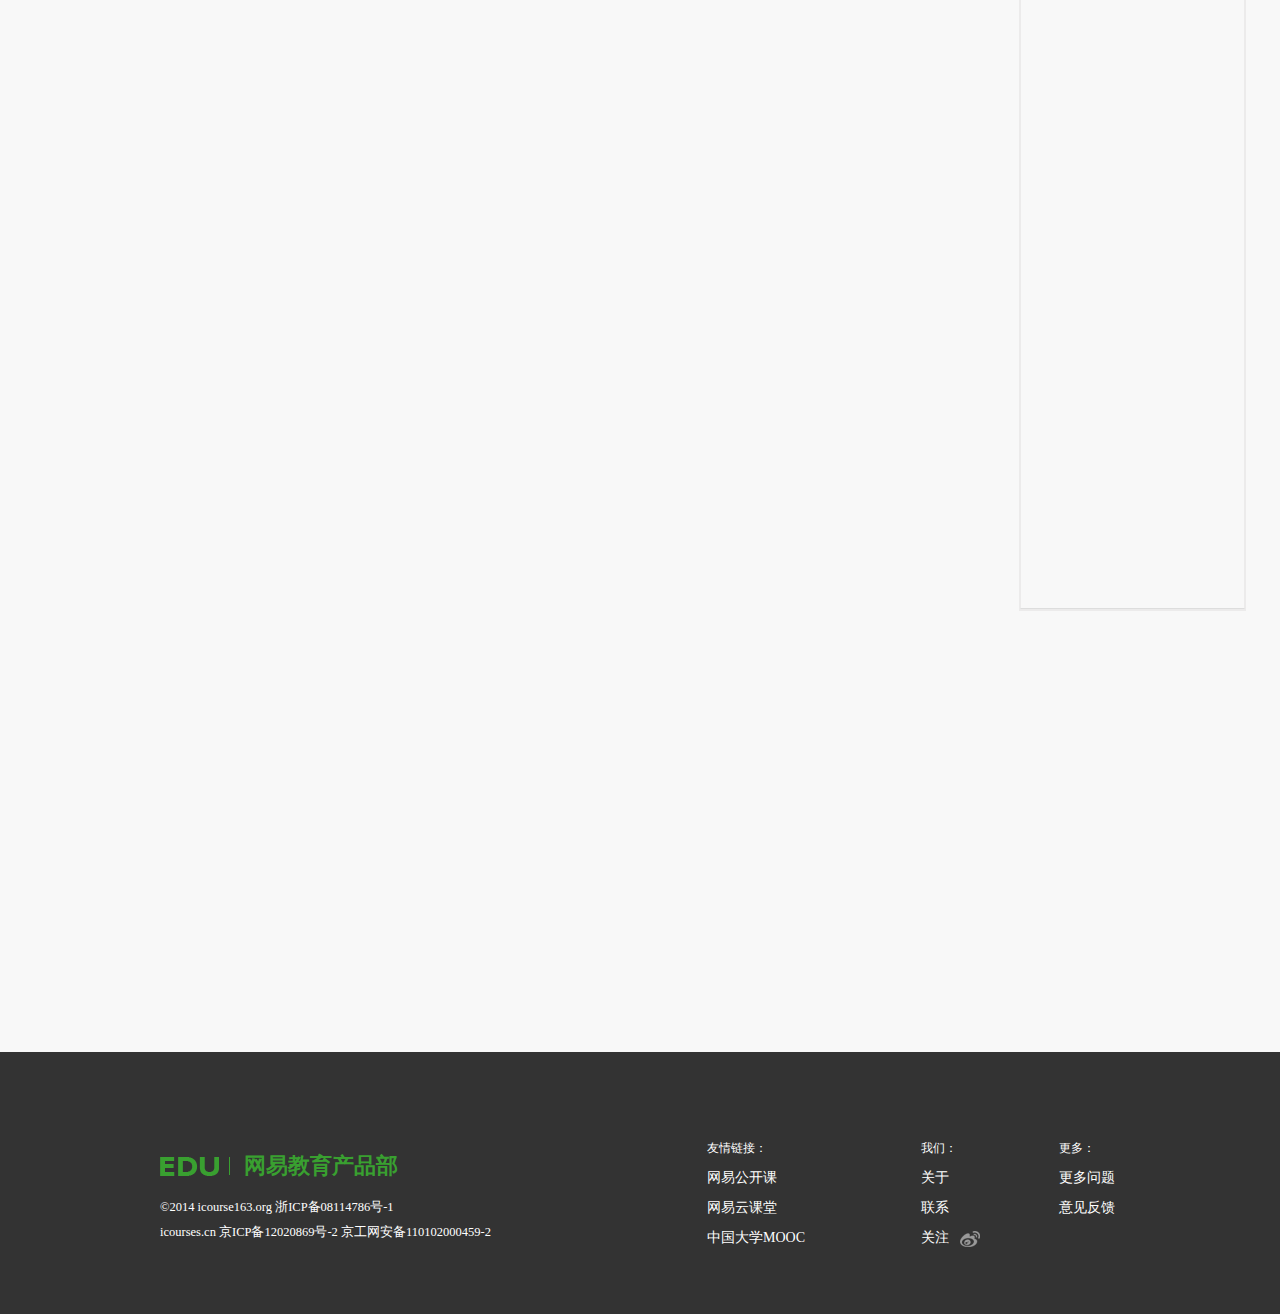
==== commit b466c309: "ie" ====
--- a/index.html
+++ b/index.html
@@ -85,15 +85,15 @@
     </header>
 
     <!-- 课程内容 -->
-    <body>
+    <content>
         <div class="g-bd">
             <!-- 图片展示区 -->
             <ul class="g-imglst">
-                <li><img src="../img/img1.jpg" alt="图片展示"></li>
-                <li><img src="../img/img2.jpg" alt="图片展示"></li>
-                <li><img src="../img/img3.jpg" alt="图片展示"></li>
-                <li><img src="../img/img4.jpg" alt="图片展示"></li>
-                <li><img src="../img/img5.jpg" alt="图片展示"></li>
+                <li><img src="img/img1.jpg" alt="图片展示"></li>
+                <li><img src="img/img2.jpg" alt="图片展示"></li>
+                <li><img src="img/img3.jpg" alt="图片展示"></li>
+                <li><img src="img/img4.jpg" alt="图片展示"></li>
+                <li><img src="img/img5.jpg" alt="图片展示"></li>
             </ul>
             <!-- /图片展示区 -->
 
@@ -104,7 +104,10 @@
                     <div class="m-video">
                         <div class="video-tt sdtt f-vam">机构介绍</div>
                         <div class="video-show">观看下面视频来了解吧：
-                            <div class="video"><i class="play f-ib"></i></div>
+                            <div class="video">
+                                <img src="img/video.jpg">
+                                <i class="play f-ib"></i>
+                            </div>
                         </div>
                     </div>
                     <div class="m-top">
@@ -137,7 +140,7 @@
                 <!-- /左侧课程内容 -->
             </div>
         </div>
-    </body>
+    </content>
     <!-- /课程内容 -->
 
     <!-- 网站信息 -->
--- a/css/style.css
+++ b/css/style.css
@@ -33,7 +33,7 @@
 /* 布局 */
 .g-tips,.g-hd,.g-bd,.g-ft{width:100%;min-width:962px;}
 .g-tips{position:relative;height:36px;background-color:#f3f3f3;}
-.g-hd{height:845px;}
+.g-hd{overflow:hidden;}
 .g-bd{overflow:hidden;background-color:#f8f8f8;}
 .g-bd .g-imglst{position:relative;left:50%;height:220px;width:1620px;margin:0 0 81px -814px;}
 .g-bd .g-mbd{height:1470px;width:1205px;margin:0 auto;}
@@ -75,7 +75,7 @@
 .m-nav .nav-link .sch:hover{background-position:-273px -55px;cursor:pointer;}
 
 /* 内容区产品 */
-.m-ct{height:176px;margin:61px auto;max-width:1205px;}
+.m-ct{margin:61px auto;max-width:1205px;}
 .m-ct .ct-lst{margin-left:-80px;}
 .m-ct .ct-lst li{float:left;width:33.33%;padding-left:80px;-moz-box-sizing:border-box;box-sizing:border-box;}
 .m-ct .ct-lst .icon{width:80px;height:80px;margin:6px 0 0 2px;background:url(../img/icon.png) no-repeat;padding-bottom:-25px;}
@@ -83,9 +83,9 @@
 .m-ct .ct-lst .icon.ykt{background-position:0px 0;}
 .m-ct .ct-lst .icon.mooc{background-position:-168px 0;}
 .m-ct .ct-lst .txt{font:14px/24px "微软雅黑";margin-left:100px;}
-.m-ct .ct-lst .txt h3{font:22px/20px "微软雅黑";margin-bottom:20px;}
+.m-ct .ct-lst .txt h3{font:22px/20px "微软雅黑";margin-bottom:10px;}
 .m-ct .ct-lst .txt p{text-indent:1px;}
-.m-ct .ct-lst .txt .u-more{margin-top:34px;}
+.m-ct .ct-lst .txt .u-more{margin-top:24px;}
 .m-ct .ct-lst .txt .u-more:hover{text-decoration:underline;}
 
 /* 图片展示区 */
@@ -122,9 +122,10 @@
 .g-sd .m-video{height:230px;}
 .g-sd .m-video,.m-top{border:1px solid #ecebeb;border-top:0;box-shadow: 0 1px 0 1px #ecebeb;}
 .g-sd .sdtt{height:54px;padding-left:20px;font:16px/22px "微软雅黑";}
-.g-sd .video-show{padding:18px 0 0 22px;height:132px;font-size:14px;}
-.g-sd .video-show .video{text-align:center;display:table-cell;vertical-align:middle;width:180px;height:110px;margin-top:9px;background-image:url(../img/video.png);}
-.g-sd .video-show .play{display:inline-block;width:48px;height:48px;background:url(../img/icon1.png) no-repeat;background-position:0 -23px;}
+.g-sd .video-show{padding:12px 0 0 22px;font-size:14px;}
+.g-sd .video-show .video{position:relative;width:180px;height:110px;margin-top:9px;}
+.g-sd .video-show .video img{width:180px;height:110px;}
+.g-sd .video-show .play{position:absolute;top:50%;left:50%;margin:-24px;width:48px;height:48px;background:url(../img/icon1.png) no-repeat;background-position:0 -23px;}
 .g-sd .video-show .video:hover{cursor:pointer;}
 
 /* 底部 */
@@ -151,24 +152,6 @@
     .g-hd .m-sld{margin-left:-602px;}
 }
 
-/* 登录弹窗 */
-.m-modal .modal_mask{position:fixed;top:0;left:0;z-index:99;width:100%;height:100%;background-color:rgba(50,50,50,0.8);}
-<<<<<<< HEAD
-.m-modal .modal_wrap{position:fixed;top:50%;left:50%;transform:translate(-50%,-50%);z-index:999;min-width:386px;padding-left:40px;box-sizing:border-box;background-color:#fff;font:12px/12px "微软雅黑";}
-=======
-.m-modal .modal_wrap{position:fixed;top:50%;left:50%;transform:translate(-50%,-50%);-ms-transform:translate(-50%,-50%);z-index:999;width:386px;padding-left:40px;-moz-box-sizing:border-box;box-sizing:border-box;background-color:#fff;font:12px/12px "微软雅黑";}
->>>>>>> refs/remotes/origin/master
-.m-modal .modal_cancel{position:absolute;top:10px;right:8px;width:10px;height:10px;background:url(../img/icon.png) no-repeat;background-position:-280px -31px;}
-.m-modal .modal_cancel:hover{cursor:pointer;}
-.m-modal .modal_head{margin-top:20px;font:18px/28px "微软雅黑";}
-.m-modal .modal_body{margin-top:20px;margin-bottom:40px;}
-.m-modal .modal_body input{width:295px;height:45px;border:1px solid #dfdfdf;box-shadow:1px 1px 0 1px #f1f1f1 inset;font:16px/28px "微软雅黑";text-indent:11px;}
-.m-modal .modal_body input+input{margin-top:15px;}
-.m-modal .modal_body button{width:293px;height:46px;margin-top:29px;background:url(../img/icon.png) no-repeat;background-position:0 -83px;box-shadow:1px 1px 0 1px #d5e3da;border:none;color:#fff;letter-spacing:3px;font:16px/46px "微软雅黑";}
-.m-modal .modal_body .form-tip{display:none;margin-bottom:10px;}
-.m-modal .modal_body .form-tip.success{color:#0f0;}
-.m-modal .modal_body .form-tip.fail{color:#f00;}
-
 /* 指示器（翻页器） */
 .g-mbd{position:relative;}
 .g-mbd .m-cursor{position:absolute;right:245px;bottom:120px;font-size:0;}
@@ -199,8 +182,43 @@
 /* 最热课程（滚动更新） */
 .g-sd .m-top{margin-top:20px;}
 .top-lst{position:relative;height:680px;margin:20px;font:14px/16.8px "微软雅黑";overflow:hidden;}
+.top-lst .m-slider.hotcourse {height:680px;position:absolute;}
 .top-lst .m-slider .slide {position:absolute;top:0;left:0;height:50px;}
 .top-lst .m-slider .slide div+div{margin-top:20px;}
 .top-lst .m-slider .slide img{width:50px;height:50px;margin-right:12px;}
 .top-lst .m-slider .slide .txt h5{width:121px;}
-.top-lst .m-slider .slide .txt .u-participate{margin-top:13px;}+.top-lst .m-slider .slide .txt .u-participate{margin-top:13px;}
+
+/* 弹窗 */
+.m-modal .modal_mask{position:fixed;top:0;left:0;text-align:center;width:100%;height:100%;background-color:rgba(50,50,50,0.8);color:#444;}
+.m-modal .modal_align,.m-modal .modal_wrap{display:inline-block;vertical-align:baseline;zoom:1;*display:inline;*vertical-align:auto;vertical-align:middle;}
+.m-modal .modal_align{height:100%;width:1px;line-height:100%;}
+.m-modal .modal_wrap{width:400px;position:relative;text-align:left;overflow:hidden;background-color:#fff;font:12px/12px "微软雅黑";}
+.m-modal .modal_cancel{position:absolute;top:10px;right:8px;width:10px;height:10px;background:url(../img/icon.png) no-repeat;background-position:-280px -31px;}
+.m-modal .modal_cancel:hover{cursor:pointer;}
+.m-modal .modal_head{font:18px/28px "微软雅黑";}
+.m-modal .close{position:absolute;right:8px;top:8px;font-size:18px;color:#ddd;cursor:pointer;}
+.m-modal .close:hover{color:#999;}
+.m-modal .modal_foot{*zoom:1;border-top:1px solid #eee;}
+.m-modal .modal_foot:before,.m-modal .modal_foot:after{display:table;content:"";line-height:0;}
+.m-modal .modal_foot:after{clear:both;}
+.m-modal .modal_foot a{-webkit-box-sizing:border-box;-moz-box-sizing:border-box;box-sizing:border-box;float:left;width:50%;background-color:#fff;padding:8px;cursor:pointer;color:#3498db;text-align:center;text-decoration:none;-webkit-transition:background-color 0.2s ease-in;-moz-transition:background-color 0.2s ease-in;transition:background-color 0.2s ease-in;}
+.m-modal .modal_foot a:hover{background-color:#71b7e6;color:#fff;}
+.m-modal .modal_foot a:active{background-color:#3498db;color:#fff;}
+.m-modal .modal_foot a:first-child{border-right:1px solid #eee;}
+.m-modal .modal_foot .cancel{color:#999;}
+.m-modal .modal_foot .cancel:hover{background-color:#aaa;}
+
+/* 登录弹窗 */
+.m-modal.login .modal_wrap{padding:20px 40px;}
+.m-modal.login .modal_body{width:295px;margin:20px 12px 20px 1px;}
+/* 登录表单 */
+.m-modal.login .modal_body input{width:295px;height:45px;border:1px solid #dfdfdf;box-shadow:1px 1px 0 1px #f1f1f1 inset;font:16px/45px "微软雅黑";text-indent:11px;}
+.m-modal.login .modal_body input+input{margin-top:15px;}
+.m-modal.login .modal_body button{width:293px;height:46px;margin-top:29px;background:url(../img/icon.png) no-repeat;background-position:0 -83px;box-shadow:1px 1px 0 1px #d5e3da;border:none;color:#fff;letter-spacing:3px;font:16px/46px "微软雅黑";}
+.m-modal.login .modal_body .form-tip{display:none;margin-bottom:10px;}
+.m-modal.login .modal_body .form-tip.success{color:#0f0;}
+.m-modal.login .modal_body .form-tip.fail{color:#f00;}
+/* 介绍视频弹窗 */
+.m-modal.video .modal_wrap{padding:19px 30px 40px;}
+.m-modal.video .modal_body{width:890px;height:567px;margin-top:22px;overflow:hidden;background-color:#000;}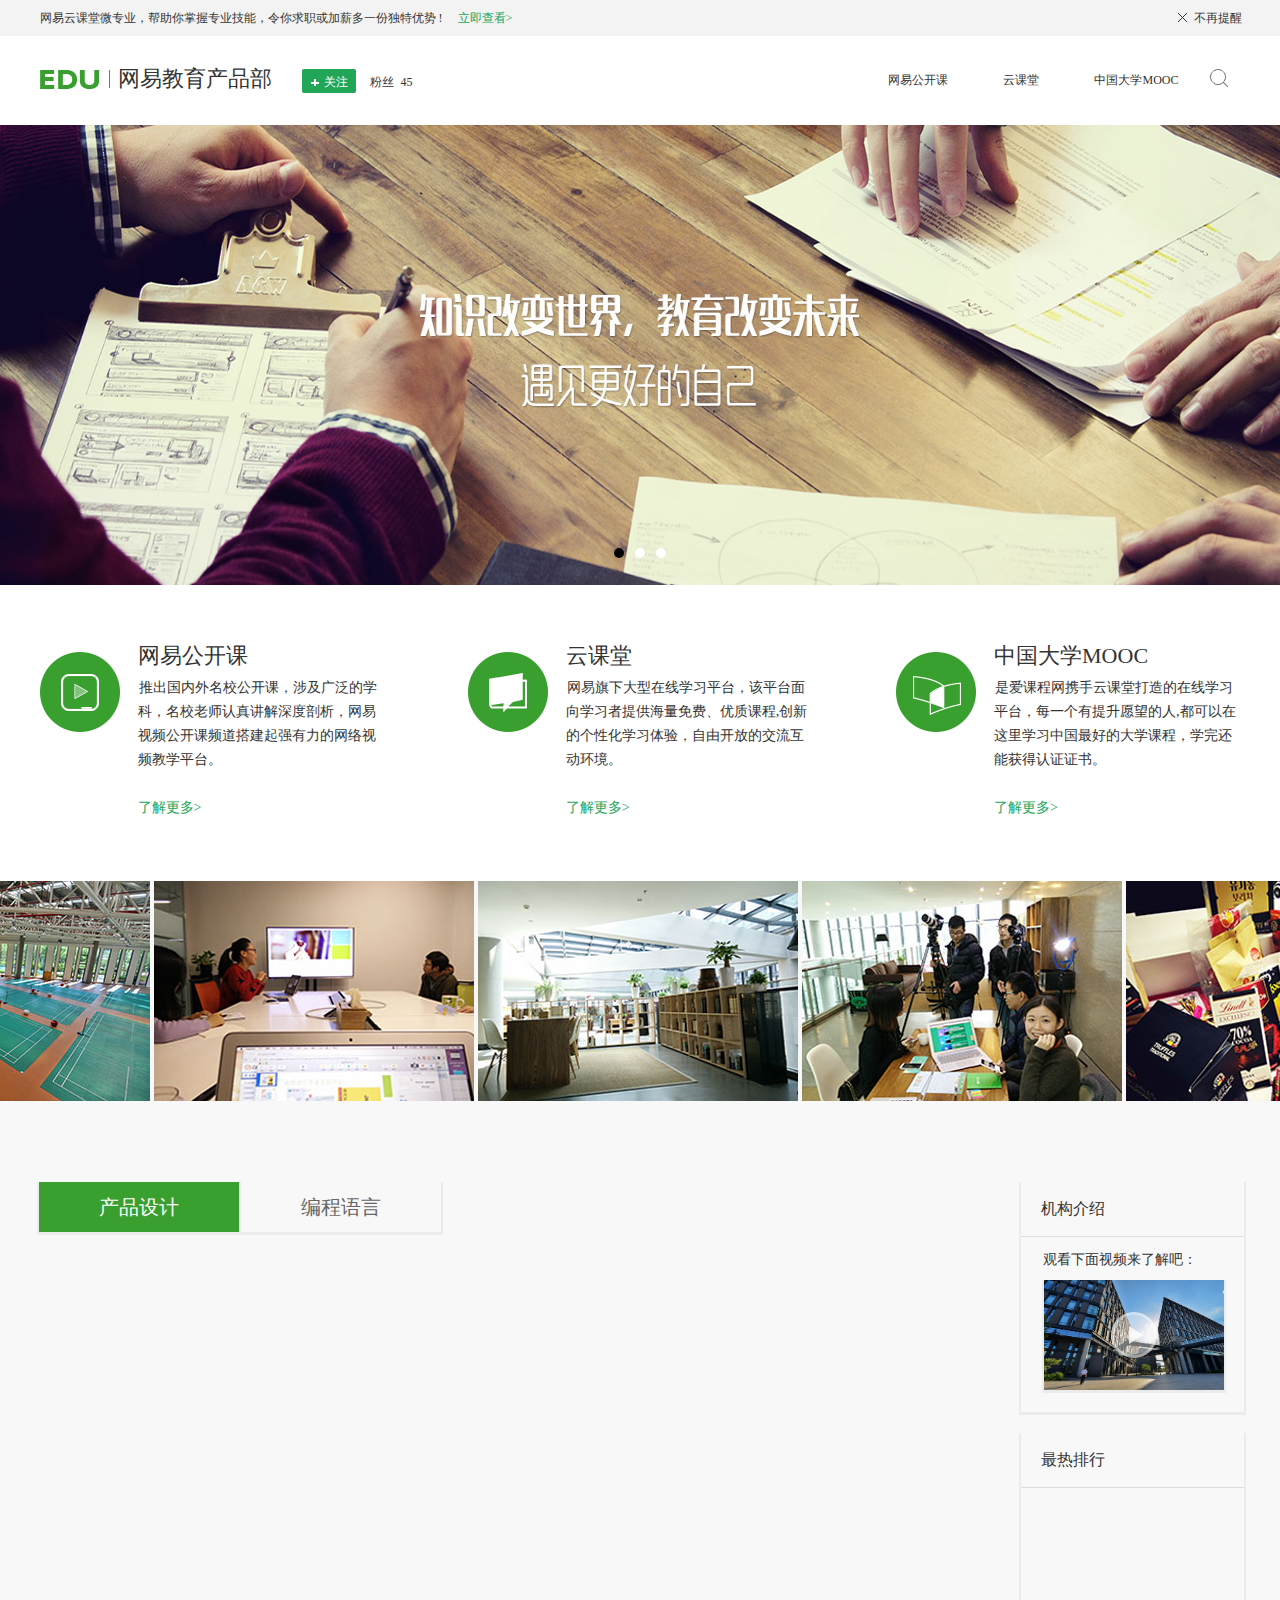
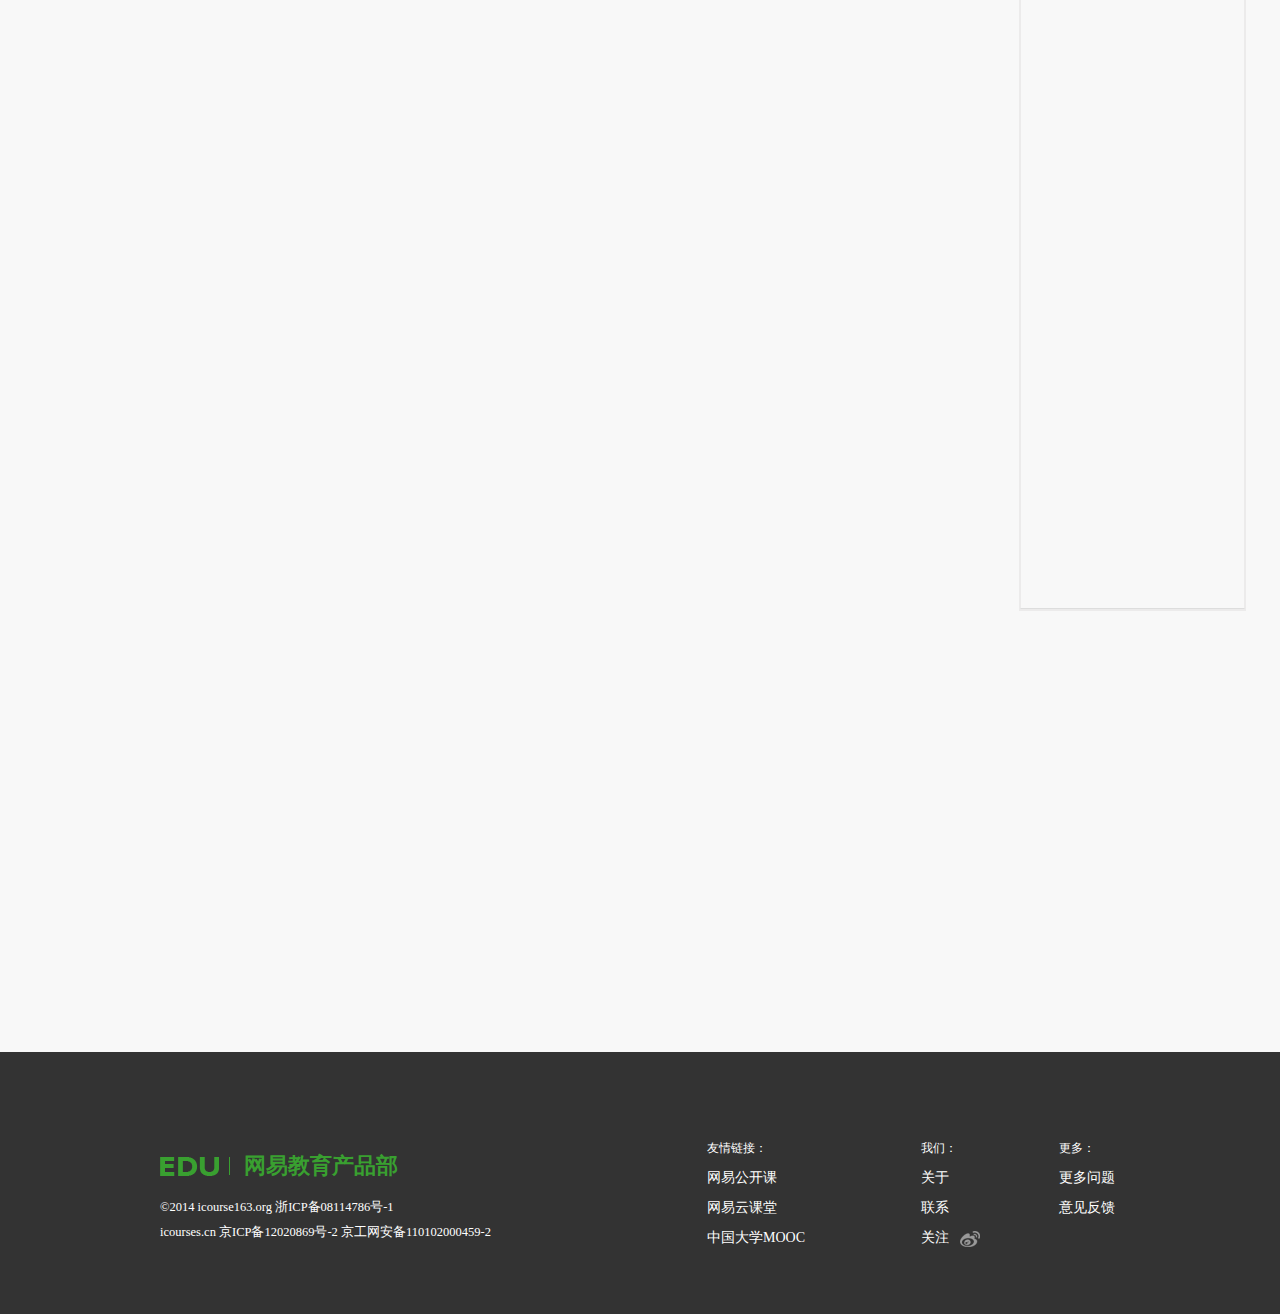
==== commit 3cec1e79: "video" ====
--- a/index.html
+++ b/index.html
@@ -2,7 +2,8 @@
 <html lang="en">
 <head>
     <meta charset="UTF-8">
-    <title>网易教育产品</title>
+    <meta name="viewport" content="width=device-width,initial-scale=1.0,user-scalable=no"/>
+    <title>网易教育产品部</title>
     <link rel="stylesheet" type="text/css" href="css/style.css">
 </head>
 <body>
@@ -101,7 +102,7 @@
             <div class="g-mbd">
                 <!-- 右侧课程介绍及推荐 -->
                 <div class="g-sd f-fr">
-                    <div class="m-video">
+                    <div class="video">
                         <div class="video-tt sdtt f-vam">机构介绍</div>
                         <div class="video-show">观看下面视频来了解吧：
                             <div class="video">
--- a/css/style.css
+++ b/css/style.css
@@ -95,7 +95,7 @@
 /* 课程内容 */
 /* tab */
 .g-mbd .g-mn .tab{font:20px/22px "微软雅黑";color:#666;}
-.g-mbd .g-mn .tab li{display:table-cell;vertical-align:middle;text-align:center;width:200px;height:50px;border-bottom:1px solid #ddd;border:1px solid #ecebeb;border-top:0;box-shadow: 0 1px 0 1px #ecebeb;}
+.g-mbd .g-mn .tab li{display:table-cell;vertical-align:middle;text-align:center;width:200px;height:50px;border-bottom:1px solid #ddd;border:1px solid #ecebeb;border-top:0;box-shadow:0 1px 0 1px #ecebeb;}
 .g-mbd .g-mn .tab li.sel{background-color:#39a030;color:#fff;}
 .g-mbd .g-mn .tab li:hover{cursor:pointer;}
 /* 课程 */
@@ -119,8 +119,8 @@
 
 /* 侧栏 */
 .g-sd>div,.sdtt{width:223px;border-bottom:1px solid #ddd;}
-.g-sd .m-video{height:230px;}
-.g-sd .m-video,.m-top{border:1px solid #ecebeb;border-top:0;box-shadow: 0 1px 0 1px #ecebeb;}
+.g-sd .video{height:230px;}
+.g-sd .video,.m-top{border:1px solid #ecebeb;border-top:0;box-shadow:0 1px 0 1px #ecebeb;}
 .g-sd .sdtt{height:54px;padding-left:20px;font:16px/22px "微软雅黑";}
 .g-sd .video-show{padding:12px 0 0 22px;font-size:14px;}
 .g-sd .video-show .video{position:relative;width:180px;height:110px;margin-top:9px;}
@@ -129,7 +129,7 @@
 .g-sd .video-show .video:hover{cursor:pointer;}
 
 /* 底部 */
-.g-ft{text-align: center;}
+.g-ft{text-align:center;}
 .g-ft *{display:inline-block;vertical-align:middle;text-align:left;color:#fff;}
 .g-ft .cprt{width:544px;margin-top:93px;}
 .g-ft .cprt .u-logo{width:100%;text-indent:84px;color:#39a030;font:bold 22px/20px "Adobe 黑体";}
@@ -166,52 +166,45 @@
 /* 轮播图  */
 .m-sld{position:relative;left:50%;height:460px;width:100%;min-width:1205px;margin-left:-50%;overflow:hidden;}
 /* 轮播组件 */
-.m-sld .m-slider, .m-slider .slide {width:100%;height:100%;min-width:1205px;}
-.m-sld .m-slider .slide {position:absolute;top:0;left:0;}
+.m-sld .m-slider, .m-slider .slide{width:100%;height:100%;min-width:1205px;}
+.m-sld .m-slider .slide{position:absolute;top:0;left:0;}
 .m-sld .m-slider .slide.z-active{z-index:1;}
 .m-sld .m-slider .slide a:hover{cursor:pointer;}
 .m-sld .m-slider .slide img{position:absolute;top:0;left:0;width:100%;height:100%;}
 
 /* 指示器（轮播） */
-.m-sld .m-cursor {position:absolute;bottom:20px;left:50%;z-index:10;margin-left:-26px;}
+.m-sld .m-cursor{position:absolute;bottom:20px;left:50%;z-index:10;margin-left:-26px;}
 .m-sld .m-cursor li{display:inline-block;height:10px;width:10px;border-radius:6px;background-color:#fff;}
-.m-sld .m-cursor li+li {margin-left:11px;}
+.m-sld .m-cursor li+li{margin-left:11px;}
 .m-sld .m-cursor li.crt{background-color:#000;}
 .m-sld .m-cursor li:hover{cursor:pointer;}
 
 /* 最热课程（滚动更新） */
 .g-sd .m-top{margin-top:20px;}
 .top-lst{position:relative;height:680px;margin:20px;font:14px/16.8px "微软雅黑";overflow:hidden;}
-.top-lst .m-slider.hotcourse {height:680px;position:absolute;}
-.top-lst .m-slider .slide {position:absolute;top:0;left:0;height:50px;}
+.top-lst .m-slider.hotcourse{height:680px;position:absolute;}
+.top-lst .m-slider .slide{position:absolute;top:0;left:0;height:50px;}
 .top-lst .m-slider .slide div+div{margin-top:20px;}
 .top-lst .m-slider .slide img{width:50px;height:50px;margin-right:12px;}
 .top-lst .m-slider .slide .txt h5{width:121px;}
 .top-lst .m-slider .slide .txt .u-participate{margin-top:13px;}
 
 /* 弹窗 */
-.m-modal .modal_mask{position:fixed;top:0;left:0;text-align:center;width:100%;height:100%;background-color:rgba(50,50,50,0.8);color:#444;}
+.m-modal{position:fixed;top:0;left:0;z-index:999;text-align:center;width:100%;height:100%;background-color:rgba(50,50,50,0.8);color:#444;}
 .m-modal .modal_align,.m-modal .modal_wrap{display:inline-block;vertical-align:baseline;zoom:1;*display:inline;*vertical-align:auto;vertical-align:middle;}
 .m-modal .modal_align{height:100%;width:1px;line-height:100%;}
-.m-modal .modal_wrap{width:400px;position:relative;text-align:left;overflow:hidden;background-color:#fff;font:12px/12px "微软雅黑";}
+.m-modal .modal_wrap{position:relative;text-align:left;overflow:hidden;background-color:#fff;font:12px/12px "微软雅黑";}
 .m-modal .modal_cancel{position:absolute;top:10px;right:8px;width:10px;height:10px;background:url(../img/icon.png) no-repeat;background-position:-280px -31px;}
 .m-modal .modal_cancel:hover{cursor:pointer;}
 .m-modal .modal_head{font:18px/28px "微软雅黑";}
 .m-modal .close{position:absolute;right:8px;top:8px;font-size:18px;color:#ddd;cursor:pointer;}
 .m-modal .close:hover{color:#999;}
-.m-modal .modal_foot{*zoom:1;border-top:1px solid #eee;}
-.m-modal .modal_foot:before,.m-modal .modal_foot:after{display:table;content:"";line-height:0;}
-.m-modal .modal_foot:after{clear:both;}
-.m-modal .modal_foot a{-webkit-box-sizing:border-box;-moz-box-sizing:border-box;box-sizing:border-box;float:left;width:50%;background-color:#fff;padding:8px;cursor:pointer;color:#3498db;text-align:center;text-decoration:none;-webkit-transition:background-color 0.2s ease-in;-moz-transition:background-color 0.2s ease-in;transition:background-color 0.2s ease-in;}
-.m-modal .modal_foot a:hover{background-color:#71b7e6;color:#fff;}
-.m-modal .modal_foot a:active{background-color:#3498db;color:#fff;}
-.m-modal .modal_foot a:first-child{border-right:1px solid #eee;}
-.m-modal .modal_foot .cancel{color:#999;}
-.m-modal .modal_foot .cancel:hover{background-color:#aaa;}
+
 
 /* 登录弹窗 */
-.m-modal.login .modal_wrap{padding:20px 40px;}
-.m-modal.login .modal_body{width:295px;margin:20px 12px 20px 1px;}
+.m-modal.login .modal_wrap{width:295px;padding:20px 52px 40px 40px;}
+.m-modal.login .modal_body{width:295px;margin:20px 0 0 1px;}
+
 /* 登录表单 */
 .m-modal.login .modal_body input{width:295px;height:45px;border:1px solid #dfdfdf;box-shadow:1px 1px 0 1px #f1f1f1 inset;font:16px/45px "微软雅黑";text-indent:11px;}
 .m-modal.login .modal_body input+input{margin-top:15px;}
@@ -219,6 +212,28 @@
 .m-modal.login .modal_body .form-tip{display:none;margin-bottom:10px;}
 .m-modal.login .modal_body .form-tip.success{color:#0f0;}
 .m-modal.login .modal_body .form-tip.fail{color:#f00;}
+
 /* 介绍视频弹窗 */
 .m-modal.video .modal_wrap{padding:19px 30px 40px;}
-.m-modal.video .modal_body{width:890px;height:567px;margin-top:22px;overflow:hidden;background-color:#000;}+.m-modal.video .modal_body{margin-top:22px;}
+
+/* video */
+.m-video{position:relative;overflow:hidden;width:890px;height:567px;background-color:#000;overflow:hidden;}
+.m-video .playIcon,.pause,.volume,.resolution,.full,.logo{background:url(../img/videoControls.png) no-repeat;}
+.m-video .playIcon{position:absolute;bottom:168%;left:2.2%;width:60px;height:60px;background-position:0 -27px;}
+.m-video .controls{position:absolute;bottom:0;width:100%;}
+.m-video .control{height:21px;background:url(../img/videoControls.png) repeat;color:#5b5b5b;font:7px/21px "微软雅黑";}
+.m-video .control *{display:inline-block;vertical-align:top;height:21px;}
+.m-video .control .pause{width:21px;background-position:0 -147px;}
+.m-video .control .current{margin-left:10px;color:#fff;}
+.m-video .volume,.resolution,.full,.logo{float:right;}
+.m-video .control .volume{width:20px;background-position:0 -120px;}
+.m-video .control .resolution{width:33px;background-position:-24px -120px;}
+.m-video .control .full{width:24px;background-position:-24px -147px;}
+.m-video .control .logo{width:55px;background-position:0 -93px;}
+.m-video .progress{position:relative;height:7px;background-color:#393939;}
+.m-video .progress *{height:7px;}
+.m-video .progress-bar{position:absolute;top:0;left:0;}
+.m-video .progress-bar.play{background-color:#00a851;}
+.m-video .progress-bar.cache{background-color:#555;}
+.m-video .progress-bar .dragball{position:absolute;right:-5px;width:8px;border-radius:6px;background-color:#fff;}